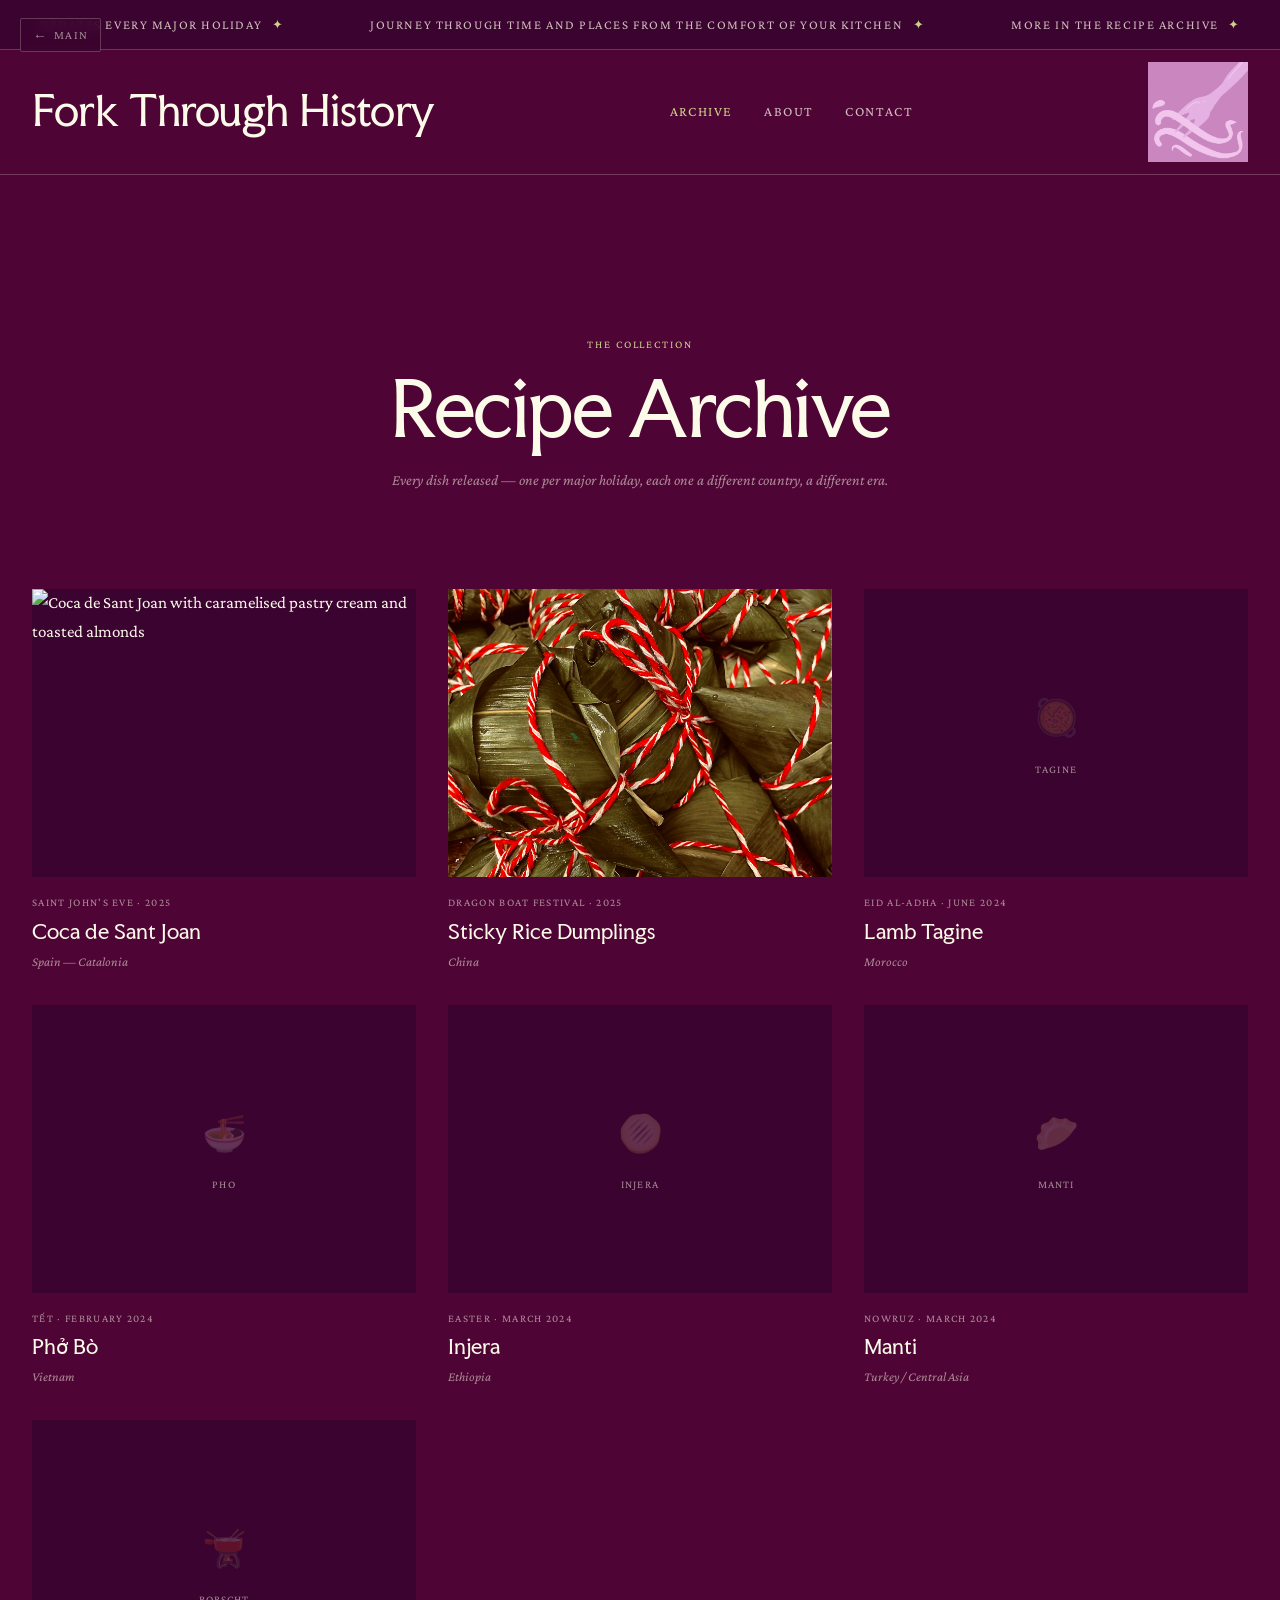
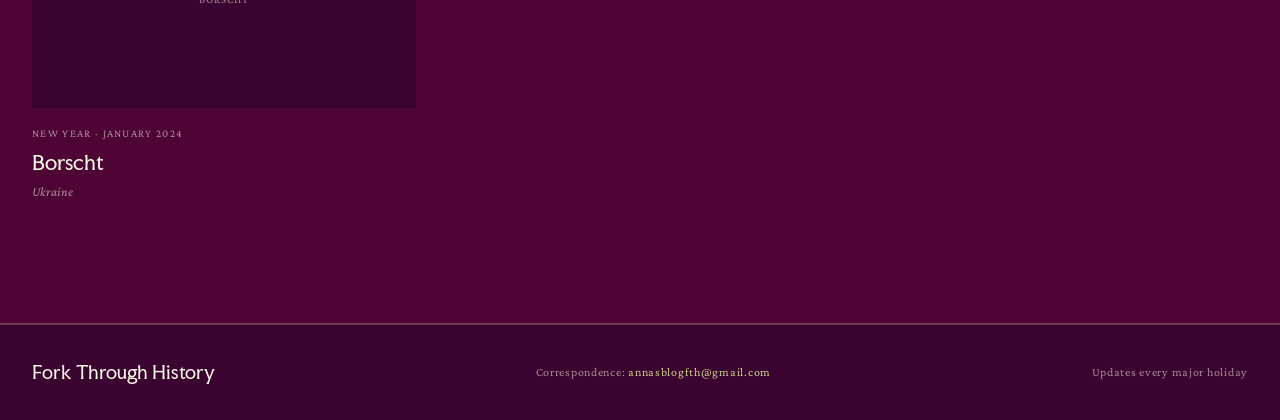
==== pages/archive.html @ d60c54d4 "Update recipe entry from Zongzi to Coca de Sant Joan" ====
<!DOCTYPE html>
<html lang="en">
<head>
  <meta charset="UTF-8">
  <meta name="viewport" content="width=device-width, initial-scale=1.0">
  <title>Recipe Archive — Fork Through History</title>
  <meta name="description" content="All recipes in the Fork Through History archive.">
  <link rel="icon" type="image/jpeg" href="../images/logo.jpg">
  <link rel="stylesheet" href="../css/style.css">
</head>
<body>

<div id="page-transition" class="page-transition-overlay"></div>

<!-- Back to Main -->
<a href="../index.html" class="back-to-main" data-nav>
  <span class="arrow">←</span> Main
</a>

<!-- Ticker Strip -->
<div class="ticker-wrap">
  <div class="ticker-inner">
    <span class="ticker-item">Updates every major holiday <span class="dot">✦</span></span>
    <span class="ticker-item">Journey through time and places from the comfort of your kitchen <span class="dot">✦</span></span>
    <span class="ticker-item">More in the Recipe Archive <span class="dot">✦</span></span>
    <span class="ticker-item">Updates every major holiday <span class="dot">✦</span></span>
    <span class="ticker-item">Journey through time and places from the comfort of your kitchen <span class="dot">✦</span></span>
    <span class="ticker-item">More in the Recipe Archive <span class="dot">✦</span></span>
  </div>
</div>

<!-- Site Header -->
<header class="site-header">
  <div class="site-title">
    <a href="../index.html" data-nav>Fork Through History</a>
  </div>
  <nav class="site-nav">
    <a href="archive.html" data-nav style="color: var(--accent);">Archive</a>
    <a href="../index.html#about" data-nav>About</a>
    <a href="mailto:annasblogfth@gmail.com">Contact</a>
  </nav>
  <img src="../images/logo.jpg" alt="Fork Through History Logo" class="site-logo" onerror="this.style.display='none'">
</header>

<hr class="divider">

<!-- Archive Header -->
<div class="archive-header">
  <span class="eyebrow" style="font-size: 11px; letter-spacing: 0.18em; text-transform: uppercase; color: var(--accent); display: block; margin-bottom: 12px;">The Collection</span>
  <h1>Recipe Archive</h1>
  <p>Every dish released — one per major holiday, each one a different country, a different era.</p>
</div>

<!-- Archive Grid -->
<div class="archive-grid">

  <!-- Recipe 1: Coca de Sant Joan -->
  <a href="recipe-coca.html" class="recipe-card" data-nav>
    <div class="card-img-wrap">
      <div class="postage-stamp" style="height:100%;">
        <div class="stamp-img-wrap" style="height:100%;">
          <img src="../images/coca-hero.jpg" alt="Coca de Sant Joan with caramelised pastry cream and toasted almonds" style="width:100%; height:100%; object-fit:cover; display:block;">
        </div>
      </div>
    </div>
    <p class="card-date">Saint John's Eve · 2025</p>
    <h3 class="card-title">Coca de Sant Joan</h3>
    <p class="card-origin" style="font-style: italic;">Spain — Catalonia</p>
  </a>

  <!-- Recipe 2: Zongzi -->
  <a href="recipe-zongzi.html" class="recipe-card" data-nav>
    <div class="card-img-wrap">
      <div class="postage-stamp" style="height:100%;">
        <div class="stamp-img-wrap" style="height:100%;">
          <img src="../images/zongzi-wrapped.jpg" alt="Freshly wrapped Zongzi" style="width:100%; height:100%; object-fit:cover; display:block;">
        </div>
      </div>
    </div>
    <p class="card-date">Dragon Boat Festival · 2025</p>
    <h3 class="card-title">Sticky Rice Dumplings</h3>
    <p class="card-origin" style="font-style: italic;">China</p>
  </a>

  <!-- Recipe 2 -->
  <a href="#" class="recipe-card">
    <div class="card-img-wrap">
      <div class="postage-stamp" style="height:100%;">
        <div class="stamp-img-wrap" style="height:100%;">
          <div class="img-placeholder">
            <span class="ph-icon" style="font-size:36px; opacity:0.2;">🥘</span>
            <span class="ph-label">Tagine</span>
          </div>
        </div>
      </div>
    </div>
    <p class="card-date">Eid al-Adha · June 2024</p>
    <h3 class="card-title">Lamb Tagine</h3>
    <p class="card-origin" style="font-style: italic;">Morocco</p>
  </a>

  <!-- Recipe 3 -->
  <a href="#" class="recipe-card">
    <div class="card-img-wrap">
      <div class="postage-stamp" style="height:100%;">
        <div class="stamp-img-wrap" style="height:100%;">
          <div class="img-placeholder">
            <span class="ph-icon" style="font-size:36px; opacity:0.2;">🍜</span>
            <span class="ph-label">Pho</span>
          </div>
        </div>
      </div>
    </div>
    <p class="card-date">Tết · February 2024</p>
    <h3 class="card-title">Phở Bò</h3>
    <p class="card-origin" style="font-style: italic;">Vietnam</p>
  </a>

  <!-- Recipe 4 -->
  <a href="#" class="recipe-card">
    <div class="card-img-wrap">
      <div class="postage-stamp" style="height:100%;">
        <div class="stamp-img-wrap" style="height:100%;">
          <div class="img-placeholder">
            <span class="ph-icon" style="font-size:36px; opacity:0.2;">🫓</span>
            <span class="ph-label">Injera</span>
          </div>
        </div>
      </div>
    </div>
    <p class="card-date">Easter · March 2024</p>
    <h3 class="card-title">Injera</h3>
    <p class="card-origin" style="font-style: italic;">Ethiopia</p>
  </a>

  <!-- Recipe 5 -->
  <a href="#" class="recipe-card">
    <div class="card-img-wrap">
      <div class="postage-stamp" style="height:100%;">
        <div class="stamp-img-wrap" style="height:100%;">
          <div class="img-placeholder">
            <span class="ph-icon" style="font-size:36px; opacity:0.2;">🥟</span>
            <span class="ph-label">Manti</span>
          </div>
        </div>
      </div>
    </div>
    <p class="card-date">Nowruz · March 2024</p>
    <h3 class="card-title">Manti</h3>
    <p class="card-origin" style="font-style: italic;">Turkey / Central Asia</p>
  </a>

  <!-- Recipe 6 -->
  <a href="#" class="recipe-card">
    <div class="card-img-wrap">
      <div class="postage-stamp" style="height:100%;">
        <div class="stamp-img-wrap" style="height:100%;">
          <div class="img-placeholder">
            <span class="ph-icon" style="font-size:36px; opacity:0.2;">🫕</span>
            <span class="ph-label">Borscht</span>
          </div>
        </div>
      </div>
    </div>
    <p class="card-date">New Year · January 2024</p>
    <h3 class="card-title">Borscht</h3>
    <p class="card-origin" style="font-style: italic;">Ukraine</p>
  </a>

</div>

<hr class="divider">

<!-- Footer -->
<footer class="site-footer">
  <div class="footer-inner">
    <span class="footer-brand">Fork Through History</span>
    <span class="footer-note">Correspondence: <a href="mailto:annasblogfth@gmail.com">annasblogfth@gmail.com</a></span>
    <span class="footer-note">Updates every major holiday</span>
  </div>
</footer>

<script src="../js/main.js"></script>
</body>
</html>
---- css/style.css ----
/* ===========================
   FORK THROUGH HISTORY
   Global Stylesheet
   =========================== */

@import url('https://fonts.googleapis.com/css2?family=Faculty+Glyphic&family=Crimson+Pro:ital,wght@0,300;0,400;0,600;1,300;1,400&display=swap');

/* ===========================
   CSS VARIABLES
   =========================== */
:root {
  --bg: #4E0535;
  --bg-dark: #3B032F;
  --text: #FCFAE8;
  --accent: #CBD189;
  --text-muted: rgba(252, 250, 232, 0.55);
  --text-dim: rgba(252, 250, 232, 0.75);
  --stamp-color: rgba(252, 250, 232, 0.22);
  --stamp-color-solid: rgba(252, 250, 232, 0.35);

  --font-title: 'Faculty Glyphic', 'Georgia', serif;
  --font-body: 'Crimson Pro', 'Georgia', serif;

  --grid-max: 1280px;
  --gutter: 32px;
  --gutter-md: 20px;
  --gutter-sm: 16px;

  --space-xs: 8px;
  --space-sm: 16px;
  --space-md: 32px;
  --space-lg: 64px;
  --space-xl: 96px;
  --space-2xl: 120px;
}

/* ===========================
   RESET & BASE
   =========================== */
*, *::before, *::after {
  box-sizing: border-box;
  margin: 0;
  padding: 0;
}

html {
  scroll-behavior: smooth;
}

body {
  background-color: var(--bg);
  color: var(--text);
  font-family: var(--font-body);
  font-size: 17px;
  line-height: 1.7;
  -webkit-font-smoothing: antialiased;
  overflow-x: hidden;
}

img {
  display: block;
  max-width: 100%;
}

a {
  color: var(--accent);
  text-decoration: none;
  transition: opacity 0.25s ease;
}

a:hover {
  opacity: 0.82;
}

ul, ol {
  list-style: none;
}

/* ===========================
   TYPOGRAPHY
   =========================== */
h1, h2, h3, h4, h5 {
  font-family: var(--font-title);
  color: var(--text);
  line-height: 1.15;
  font-weight: 400;
}

h1 { font-size: clamp(38px, 6vw, 74px); letter-spacing: -0.02em; }
h2 { font-size: clamp(26px, 3.5vw, 40px); letter-spacing: -0.01em; }
h3 { font-size: clamp(20px, 2.5vw, 28px); }
h4 { font-size: clamp(16px, 2vw, 22px); }

p {
  font-family: var(--font-body);
  font-size: clamp(15px, 1.1vw, 18px);
  line-height: 1.78;
}

.caption {
  font-family: var(--font-body);
  font-size: 12px;
  color: var(--text-muted);
  letter-spacing: 0.08em;
  text-transform: uppercase;
}

/* ===========================
   LAYOUT
   =========================== */
.container {
  max-width: var(--grid-max);
  margin: 0 auto;
  padding: 0 var(--gutter);
}

.section {
  padding: var(--space-2xl) 0;
}

.section-sm {
  padding: var(--space-lg) 0;
}

/* ===========================
   BACK TO MAIN NAV LINK
   =========================== */
.back-to-main {
  position: fixed;
  top: 18px;
  left: 20px;
  z-index: 999;
  display: flex;
  align-items: center;
  gap: 6px;
  font-family: var(--font-body);
  font-size: 12px;
  letter-spacing: 0.1em;
  text-transform: uppercase;
  color: var(--text-muted);
  background: rgba(59, 3, 47, 0.82);
  backdrop-filter: blur(6px);
  padding: 6px 12px;
  border: 1px solid var(--stamp-color);
  border-radius: 2px;
  transition: color 0.25s, border-color 0.25s;
}

.back-to-main:hover {
  color: var(--accent);
  border-color: var(--accent);
  opacity: 1;
}

.back-to-main .arrow {
  font-size: 14px;
  line-height: 1;
}

/* ===========================
   TICKER / MARQUEE STRIP
   =========================== */
.ticker-wrap {
  background: var(--bg-dark);
  border-bottom: 1px solid var(--stamp-color);
  padding: 10px 0;
  overflow: hidden;
  white-space: nowrap;
}

.ticker-inner {
  display: inline-flex;
  animation: ticker-scroll 38s linear infinite;
}

.ticker-inner:hover {
  animation-play-state: paused;
}

.ticker-item {
  font-family: var(--font-body);
  font-size: 13px;
  letter-spacing: 0.12em;
  text-transform: uppercase;
  color: var(--text-dim);
  padding: 0 40px;
}

.ticker-item .dot {
  color: var(--accent);
  margin: 0 6px;
}

@keyframes ticker-scroll {
  from { transform: translateX(0); }
  to   { transform: translateX(-50%); }
}

/* ===========================
   HEADER / HERO
   =========================== */
.site-header {
  padding: 12px var(--gutter);
  display: flex;
  align-items: center;
  justify-content: space-between;
  max-width: var(--grid-max);
  margin: 0 auto;
}

.site-title {
  font-family: var(--font-title);
  font-size: clamp(24px, 3.2vw, 46px);
  color: var(--text);
  letter-spacing: -0.01em;
  line-height: 1;
}

.site-title a {
  color: var(--text);
  transition: color 0.25s;
}

.site-title a:hover {
  color: var(--accent);
  opacity: 1;
}

.site-logo {
  width: clamp(64px, 8vw, 100px);
  height: clamp(64px, 8vw, 100px);
  object-fit: cover;
  flex-shrink: 0;
}

/* ===========================
   NAV
   =========================== */
.site-nav {
  display: flex;
  gap: var(--space-md);
  align-items: center;
}

.site-nav a {
  font-family: var(--font-body);
  font-size: 14px;
  letter-spacing: 0.1em;
  text-transform: uppercase;
  color: var(--text-dim);
  position: relative;
  transition: color 0.25s;
}

.site-nav a::after {
  content: '';
  position: absolute;
  bottom: -3px;
  left: 0;
  width: 0;
  height: 1px;
  background: var(--accent);
  transition: width 0.3s ease;
}

.site-nav a:hover {
  color: var(--accent);
  opacity: 1;
}

.site-nav a:hover::after {
  width: 100%;
}

/* ===========================
   STAMP FRAME
   =========================== */
.stamp-frame {
  position: relative;
  display: inline-block;
}

.stamp-frame img {
  display: block;
  width: 100%;
  height: 100%;
  object-fit: cover;
}

.stamp-frame::before {
  content: '';
  position: absolute;
  inset: -10px;
  z-index: 2;
  pointer-events: none;
  border-radius: 2px;
  /* Perforated stamp edge using repeating radial gradients */
  background:
    radial-gradient(circle at 0% 0%, transparent 6px, transparent 6px) -6px -6px / 14px 14px,
    radial-gradient(circle at 100% 0%, transparent 6px, transparent 6px) 6px -6px / 14px 14px,
    radial-gradient(circle at 0% 100%, transparent 6px, transparent 6px) -6px 6px / 14px 14px,
    radial-gradient(circle at 100% 100%, transparent 6px, transparent 6px) 6px 6px / 14px 14px;
}

/* Stamp via SVG filter approach — dotted border */
.stamp-wrapper {
  position: relative;
  padding: 12px;
}

.stamp-wrapper::after {
  content: '';
  position: absolute;
  inset: 0;
  border: none;
  z-index: 3;
  pointer-events: none;
  background-image: none;
  /* Dotted / perforated using box-shadow trick */
  outline: none;
}

/* Pure CSS stamp border with pseudo-elements generating dot patterns */
.stamp-border {
  position: relative;
  display: block;
}

.stamp-border::before,
.stamp-border::after {
  content: '';
  position: absolute;
  pointer-events: none;
  z-index: 5;
}

/* Using SVG-based stamp wrapper for perforated edge */
.postage-stamp {
  position: relative;
  display: inline-block;
  width: 100%;
}

.postage-stamp .stamp-img-wrap {
  position: relative;
  overflow: hidden;
}

.postage-stamp .stamp-img-wrap img {
  width: 100%;
  height: 100%;
  object-fit: cover;
  display: block;
}

/* Stamp perforation SVG overlay */
.stamp-perf {
  position: absolute;
  inset: 0;
  pointer-events: none;
  z-index: 10;
  width: 100%;
  height: 100%;
}

/* ===========================
   PARALLAX IMAGE CONTAINER
   =========================== */
.parallax-wrap {
  overflow: hidden;
  position: relative;
}

.parallax-img {
  width: 100%;
  height: 120%;
  object-fit: cover;
  will-change: transform;
  transform: translateY(0px);
  transition: transform 0.05s linear;
}

/* ===========================
   HERO SECTION
   =========================== */
.hero {
  padding: var(--space-xl) 0 var(--space-lg);
}

.hero-intro {
  max-width: 680px;
  margin: 0 auto var(--space-xl);
  text-align: center;
  padding: 0 var(--gutter);
}

.hero-intro .eyebrow {
  font-size: 11px;
  letter-spacing: 0.2em;
  text-transform: uppercase;
  color: var(--accent);
  margin-bottom: var(--space-sm);
  display: block;
}

.hero-intro h2 {
  font-size: clamp(16px, 1.5vw, 19px);
  font-family: var(--font-body);
  font-weight: 300;
  font-style: italic;
  color: var(--text-dim);
  line-height: 1.85;
  margin-top: var(--space-sm);
}

/* ===========================
   FEATURED RECIPE (Latest)
   =========================== */
.featured-recipe {
  display: grid;
  grid-template-columns: 40fr 60fr;
  gap: 0;
  min-height: 520px;
  max-width: var(--grid-max);
  margin: 0 auto;
  padding: 0 var(--gutter);
}

.featured-recipe .recipe-img-col {
  position: relative;
  overflow: hidden;
}

.featured-recipe .recipe-text-col {
  padding: var(--space-xl) var(--space-xl) var(--space-xl) var(--space-lg);
  display: flex;
  flex-direction: column;
  justify-content: center;
  background: var(--bg-dark);
}

.featured-recipe .recipe-label {
  font-size: 11px;
  letter-spacing: 0.18em;
  text-transform: uppercase;
  color: var(--accent);
  margin-bottom: var(--space-sm);
}

.featured-recipe h2 {
  margin-bottom: var(--space-sm);
}

.featured-recipe .recipe-origin {
  font-size: 13px;
  letter-spacing: 0.12em;
  text-transform: uppercase;
  color: var(--text-muted);
  margin-bottom: var(--space-md);
}

.featured-recipe .recipe-excerpt {
  color: var(--text-dim);
  font-style: italic;
  margin-bottom: var(--space-md);
  font-size: clamp(15px, 1.1vw, 17px);
  line-height: 1.8;
  /* Fade out at the bottom */
  -webkit-mask-image: linear-gradient(to bottom, black 55%, transparent 100%);
  mask-image: linear-gradient(to bottom, black 55%, transparent 100%);
  max-height: 160px;
  overflow: hidden;
}

.btn-link {
  display: inline-flex;
  align-items: center;
  gap: 8px;
  font-family: var(--font-body);
  font-size: 14px;
  letter-spacing: 0.1em;
  text-transform: uppercase;
  color: var(--accent);
  border: 1px solid var(--accent);
  padding: 10px 24px;
  transition: background 0.25s, color 0.25s;
  align-self: flex-start;
}

.btn-link:hover {
  background: var(--accent);
  color: var(--bg);
  opacity: 1;
}

.btn-link .arrow {
  transition: transform 0.25s;
}

.btn-link:hover .arrow {
  transform: translateX(4px);
}

/* ===========================
   MORE RECIPES GRID
   =========================== */
.recipes-grid-section {
  padding: var(--space-2xl) 0;
}

.recipes-grid-section .section-header {
  display: flex;
  align-items: baseline;
  justify-content: space-between;
  margin-bottom: var(--space-lg);
  padding: 0 var(--gutter);
  max-width: var(--grid-max);
  margin-left: auto;
  margin-right: auto;
}

.recipes-grid-section .section-header h2 {
  font-size: clamp(20px, 2.5vw, 30px);
}

.recipes-grid-section .see-all {
  font-size: 12px;
  letter-spacing: 0.12em;
  text-transform: uppercase;
}

.recipes-grid {
  display: grid;
  grid-template-columns: repeat(3, 1fr);
  gap: var(--gutter);
  max-width: var(--grid-max);
  margin: 0 auto;
  padding: 0 var(--gutter);
}

.recipe-card {
  display: block;
  cursor: pointer;
  transition: transform 0.3s ease;
  color: var(--text);
}

.recipe-card:hover {
  transform: translateY(-4px);
  opacity: 1;
}

.recipe-card .card-img-wrap {
  width: 100%;
  aspect-ratio: 4/3;
  overflow: hidden;
  margin-bottom: var(--space-sm);
  position: relative;
  background: var(--bg-dark);
}

.recipe-card .card-img-wrap img {
  width: 100%;
  height: 100%;
  object-fit: cover;
  transition: transform 0.5s ease;
}

.recipe-card:hover .card-img-wrap img {
  transform: scale(1.04);
}

.recipe-card .card-date {
  font-size: 11px;
  letter-spacing: 0.12em;
  text-transform: uppercase;
  color: var(--text-muted);
  margin-bottom: 6px;
}

.recipe-card .card-title {
  font-family: var(--font-title);
  font-size: clamp(16px, 1.6vw, 22px);
  margin-bottom: 6px;
  line-height: 1.2;
}

.recipe-card .card-origin {
  font-size: 13px;
  color: var(--text-muted);
  font-style: italic;
}

/* ===========================
   ABOUT SECTION
   =========================== */
.about-section {
  padding: var(--space-2xl) 0;
  background: var(--bg-dark);
}

.about-inner {
  max-width: var(--grid-max);
  margin: 0 auto;
  padding: 0 var(--gutter);
  display: grid;
  grid-template-columns: 1fr 1fr;
  gap: var(--space-xl);
  align-items: center;
}

.about-text .eyebrow {
  font-size: 11px;
  letter-spacing: 0.18em;
  text-transform: uppercase;
  color: var(--accent);
  margin-bottom: var(--space-sm);
  display: block;
}

.about-text h2 {
  margin-bottom: var(--space-md);
}

.about-text p {
  color: var(--text-dim);
  margin-bottom: var(--space-sm);
}

.about-text p + p {
  margin-top: var(--space-xs);
}

.about-author {
  text-align: center;
}

.author-photo-wrap {
  width: 220px;
  height: 220px;
  margin: 0 auto var(--space-md);
  border-radius: 50%;
  overflow: hidden;
  background: var(--bg);
  display: flex;
  align-items: center;
  justify-content: center;
  border: 2px solid var(--stamp-color-solid);
}

.author-photo-wrap img {
  width: 100%;
  height: 100%;
  object-fit: cover;
}

.author-name {
  font-family: var(--font-title);
  font-size: 22px;
  margin-bottom: var(--space-xs);
}

.author-tagline {
  font-size: 14px;
  font-style: italic;
  color: var(--text-muted);
}

/* ===========================
   CONTACT SECTION
   =========================== */
.contact-section {
  padding: var(--space-xl) 0;
  text-align: center;
}

.contact-inner {
  max-width: 600px;
  margin: 0 auto;
  padding: 0 var(--gutter);
}

.contact-inner h2 {
  margin-bottom: var(--space-sm);
}

.contact-inner p {
  color: var(--text-dim);
  margin-bottom: var(--space-md);
}

.contact-email {
  display: inline-flex;
  align-items: center;
  gap: 10px;
  font-family: var(--font-body);
  font-size: 16px;
  letter-spacing: 0.05em;
  color: var(--accent);
  border-bottom: 1px solid currentColor;
  padding-bottom: 2px;
  transition: opacity 0.25s;
}

/* ===========================
   FOOTER
   =========================== */
.site-footer {
  background: var(--bg-dark);
  border-top: 1px solid var(--stamp-color);
  padding: var(--space-md) 0;
}

.footer-inner {
  max-width: var(--grid-max);
  margin: 0 auto;
  padding: 0 var(--gutter);
  display: flex;
  align-items: center;
  justify-content: space-between;
}

.footer-inner .footer-brand {
  font-family: var(--font-title);
  font-size: 18px;
}

.footer-inner .footer-note {
  font-size: 12px;
  color: var(--text-muted);
  letter-spacing: 0.06em;
}

/* ===========================
   ARCHIVE PAGE
   =========================== */
.archive-header {
  padding: calc(var(--space-2xl) + 40px) 0 var(--space-xl);
  text-align: center;
}

.archive-header h1 {
  margin-bottom: var(--space-sm);
}

.archive-header p {
  font-style: italic;
  color: var(--text-muted);
}

.archive-grid {
  display: grid;
  grid-template-columns: repeat(3, 1fr);
  gap: var(--gutter) var(--gutter);
  max-width: var(--grid-max);
  margin: 0 auto;
  padding: 0 var(--gutter) var(--space-2xl);
}

/* ===========================
   FULL RECIPE PAGE
   =========================== */
.recipe-page {
  padding-top: 60px;
}

.recipe-hero {
  display: grid;
  grid-template-columns: 40fr 60fr;
  gap: 0;
  min-height: 580px;
  max-width: var(--grid-max);
  margin: 0 auto;
  padding: var(--space-lg) var(--gutter) 0;
}

.recipe-hero .rh-img-col {
  position: relative;
  overflow: hidden;
}

.recipe-hero .rh-text-col {
  padding: var(--space-md) 0 var(--space-md) var(--space-xl);
  display: flex;
  flex-direction: column;
  justify-content: flex-start;
}

.recipe-meta-row {
  display: flex;
  flex-wrap: wrap;
  gap: var(--space-sm);
  align-items: center;
  margin-bottom: var(--space-md);
}

.recipe-tag {
  font-size: 11px;
  letter-spacing: 0.14em;
  text-transform: uppercase;
  color: var(--text-muted);
  border: 1px solid var(--stamp-color-solid);
  padding: 4px 10px;
}

.recipe-title-main {
  font-size: clamp(32px, 5vw, 64px);
  margin-bottom: var(--space-xs);
}

.recipe-subtitle {
  font-size: clamp(14px, 1.4vw, 17px);
  color: var(--text-muted);
  font-style: italic;
  margin-bottom: var(--space-md);
}

.recipe-serving {
  font-size: 13px;
  color: var(--accent);
  letter-spacing: 0.1em;
  text-transform: uppercase;
}

.recipe-flavor-desc {
  margin-top: var(--space-md);
  padding: var(--space-md);
  background: rgba(59, 3, 47, 0.5);
  border-left: 2px solid var(--accent);
}

.recipe-flavor-desc h4 {
  font-family: var(--font-body);
  font-size: 11px;
  letter-spacing: 0.14em;
  text-transform: uppercase;
  color: var(--accent);
  margin-bottom: var(--space-xs);
}

.recipe-flavor-desc p {
  font-style: italic;
  color: var(--text-dim);
  font-size: 15px;
}

/* Recipe content body */
.recipe-body {
  max-width: var(--grid-max);
  margin: 0 auto;
  padding: var(--space-xl) var(--gutter);
  display: grid;
  grid-template-columns: 1fr 1fr;
  gap: var(--space-xl);
}

.recipe-body-full {
  grid-column: 1 / -1;
}

.recipe-section-label {
  font-size: 10px;
  letter-spacing: 0.22em;
  text-transform: uppercase;
  color: var(--accent);
  display: block;
  margin-bottom: var(--space-sm);
  border-bottom: 1px solid var(--stamp-color);
  padding-bottom: var(--space-xs);
}

.recipe-body h3 {
  font-size: clamp(20px, 2vw, 26px);
  margin-bottom: var(--space-md);
}

.recipe-body p {
  color: var(--text-dim);
  margin-bottom: var(--space-sm);
}

/* Ingredients with checkboxes */
.ingredients-list {
  list-style: none;
}

.ingredients-list li {
  display: flex;
  align-items: flex-start;
  gap: 12px;
  padding: 10px 0;
  border-bottom: 1px solid var(--stamp-color);
  color: var(--text-dim);
  font-size: 15px;
}

.ingredients-list li:last-child {
  border-bottom: none;
}

.ingredient-check {
  width: 18px;
  height: 18px;
  border: 1px solid var(--stamp-color-solid);
  flex-shrink: 0;
  margin-top: 3px;
  cursor: pointer;
  appearance: none;
  -webkit-appearance: none;
  background: transparent;
  position: relative;
  transition: border-color 0.2s;
}

.ingredient-check:checked {
  border-color: var(--accent);
  background: transparent;
}

.ingredient-check:checked::after {
  content: '✓';
  position: absolute;
  top: 50%;
  left: 50%;
  transform: translate(-50%, -50%);
  color: var(--accent);
  font-size: 11px;
  line-height: 1;
}

.ingredient-check:hover {
  border-color: var(--accent);
}

.ingredients-list li.checked {
  text-decoration: line-through;
  color: var(--text-muted);
}

/* Steps with numbered list */
.steps-list {
  list-style: none;
  counter-reset: step-counter;
}

.steps-list li {
  counter-increment: step-counter;
  display: flex;
  gap: var(--space-md);
  padding: var(--space-md) 0;
  border-bottom: 1px solid var(--stamp-color);
  color: var(--text-dim);
  font-size: 16px;
  line-height: 1.75;
}

.steps-list li:last-child {
  border-bottom: none;
}

.steps-list li::before {
  content: counter(step-counter, decimal-leading-zero);
  font-family: var(--font-title);
  font-size: 26px;
  color: var(--accent);
  opacity: 0.6;
  flex-shrink: 0;
  line-height: 1;
  padding-top: 2px;
  min-width: 36px;
}

/* Storage box */
.storage-box {
  background: var(--bg-dark);
  padding: var(--space-md);
  border: 1px solid var(--stamp-color);
}

.storage-box h4 {
  font-family: var(--font-body);
  font-size: 11px;
  letter-spacing: 0.14em;
  text-transform: uppercase;
  color: var(--accent);
  margin-bottom: var(--space-sm);
}

.storage-box p {
  color: var(--text-dim);
  font-size: 15px;
}

/* ===========================
   PAGE TRANSITION
   =========================== */
.page-transition-overlay {
  position: fixed;
  inset: 0;
  background: var(--bg-dark);
  z-index: 9999;
  pointer-events: none;
  opacity: 0;
  transition: opacity 0.35s ease;
}

.page-transition-overlay.active {
  opacity: 1;
}

/* ===========================
   LINK HOVER GLOW EFFECT
   =========================== */
.glow-link {
  position: relative;
  color: var(--accent);
  transition: color 0.25s;
}

.glow-link::before {
  content: '';
  position: absolute;
  inset: -4px -8px;
  background: radial-gradient(ellipse at center, rgba(203, 209, 137, 0.12) 0%, transparent 70%);
  opacity: 0;
  transition: opacity 0.3s ease;
  pointer-events: none;
}

.glow-link:hover::before {
  opacity: 1;
}

/* ===========================
   DIVIDER
   =========================== */
.divider {
  border: none;
  border-top: 1px solid var(--stamp-color);
  margin: 0;
}

/* ===========================
   PLACEHOLDER / EMPTY STATE
   =========================== */
.img-placeholder {
  width: 100%;
  height: 100%;
  background: var(--bg-dark);
  display: flex;
  align-items: center;
  justify-content: center;
  flex-direction: column;
  gap: 10px;
}

.img-placeholder .ph-icon {
  font-size: 40px;
  opacity: 0.25;
}

.img-placeholder .ph-label {
  font-size: 11px;
  letter-spacing: 0.1em;
  text-transform: uppercase;
  color: var(--text-muted);
}

/* ===========================
   RESPONSIVE
   =========================== */
@media (max-width: 900px) {
  .featured-recipe {
    grid-template-columns: 1fr;
  }
  .featured-recipe .recipe-img-col {
    height: 320px;
  }
  .featured-recipe .recipe-text-col {
    padding: var(--space-md);
  }
  .recipes-grid {
    grid-template-columns: 1fr 1fr;
  }
  .about-inner {
    grid-template-columns: 1fr;
    gap: var(--space-lg);
  }
  .about-author {
    order: -1;
  }
  .recipe-hero {
    grid-template-columns: 1fr;
  }
  .recipe-hero .rh-img-col {
    height: 360px;
  }
  .recipe-hero .rh-text-col {
    padding: var(--space-md) 0;
  }
  .recipe-body {
    grid-template-columns: 1fr;
  }
  .archive-grid {
    grid-template-columns: 1fr 1fr;
  }
}

@media (max-width: 600px) {
  :root {
    --gutter: var(--gutter-sm);
  }
  .recipes-grid {
    grid-template-columns: 1fr;
  }
  .archive-grid {
    grid-template-columns: 1fr;
  }
  .footer-inner {
    flex-direction: column;
    gap: var(--space-xs);
    text-align: center;
  }
  .site-header {
    padding: 14px var(--gutter-sm);
  }
  .back-to-main {
    top: 12px;
    left: 12px;
  }
}

@media (prefers-reduced-motion: reduce) {
  .ticker-inner {
    animation: none;
  }
  .parallax-img {
    transform: none !important;
  }
  * {
    transition-duration: 0.01ms !important;
    animation-duration: 0.01ms !important;
  }
}
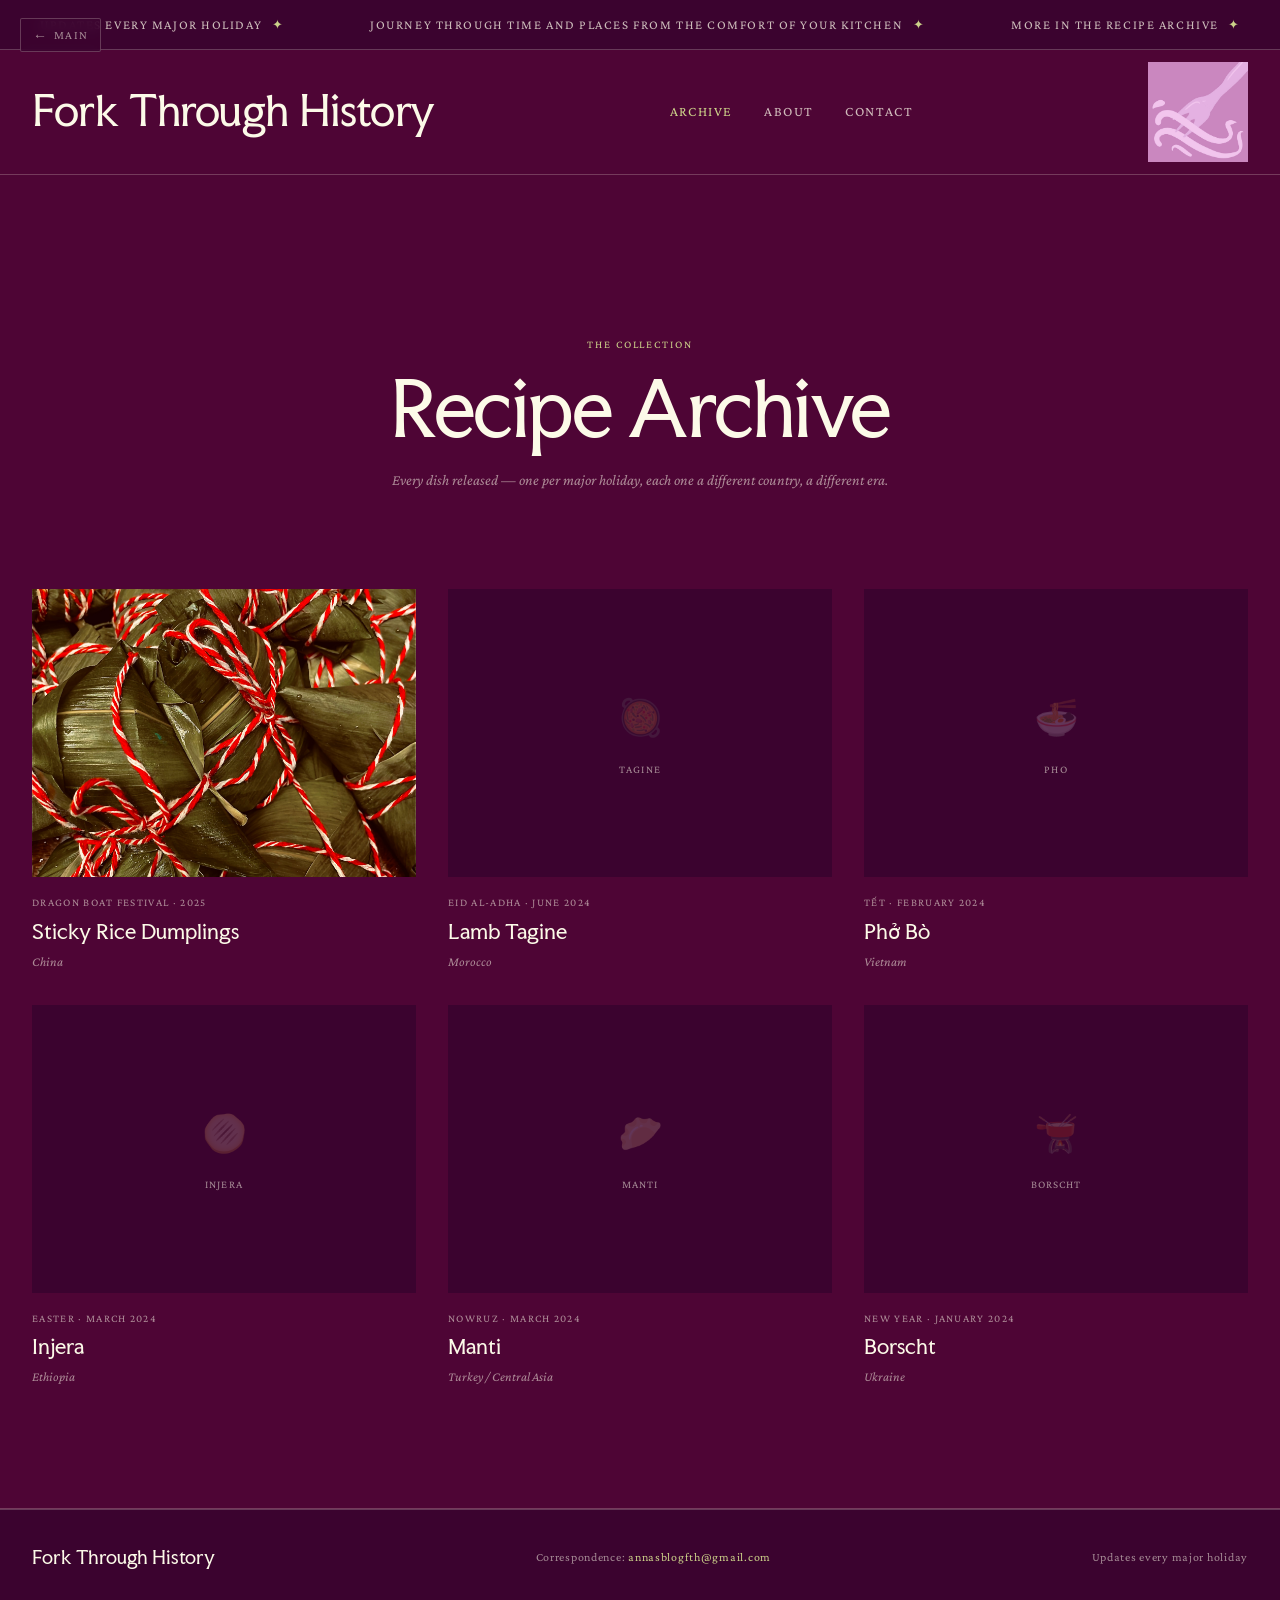
==== commit a5532d21: "Retry update of P2 Removed the Coca de Sant Joan recipe and updated the Zongzi recipe header." ====
--- a/pages/archive.html
+++ b/pages/archive.html
@@ -54,21 +54,7 @@
 <!-- Archive Grid -->
 <div class="archive-grid">
 
-  <!-- Recipe 1: Coca de Sant Joan -->
-  <a href="recipe-coca.html" class="recipe-card" data-nav>
-    <div class="card-img-wrap">
-      <div class="postage-stamp" style="height:100%;">
-        <div class="stamp-img-wrap" style="height:100%;">
-          <img src="../images/coca-hero.jpg" alt="Coca de Sant Joan with caramelised pastry cream and toasted almonds" style="width:100%; height:100%; object-fit:cover; display:block;">
-        </div>
-      </div>
-    </div>
-    <p class="card-date">Saint John's Eve · 2025</p>
-    <h3 class="card-title">Coca de Sant Joan</h3>
-    <p class="card-origin" style="font-style: italic;">Spain — Catalonia</p>
-  </a>
-
-  <!-- Recipe 2: Zongzi -->
+  <!-- Recipe 1: Zongzi -->
   <a href="recipe-zongzi.html" class="recipe-card" data-nav>
     <div class="card-img-wrap">
       <div class="postage-stamp" style="height:100%;">
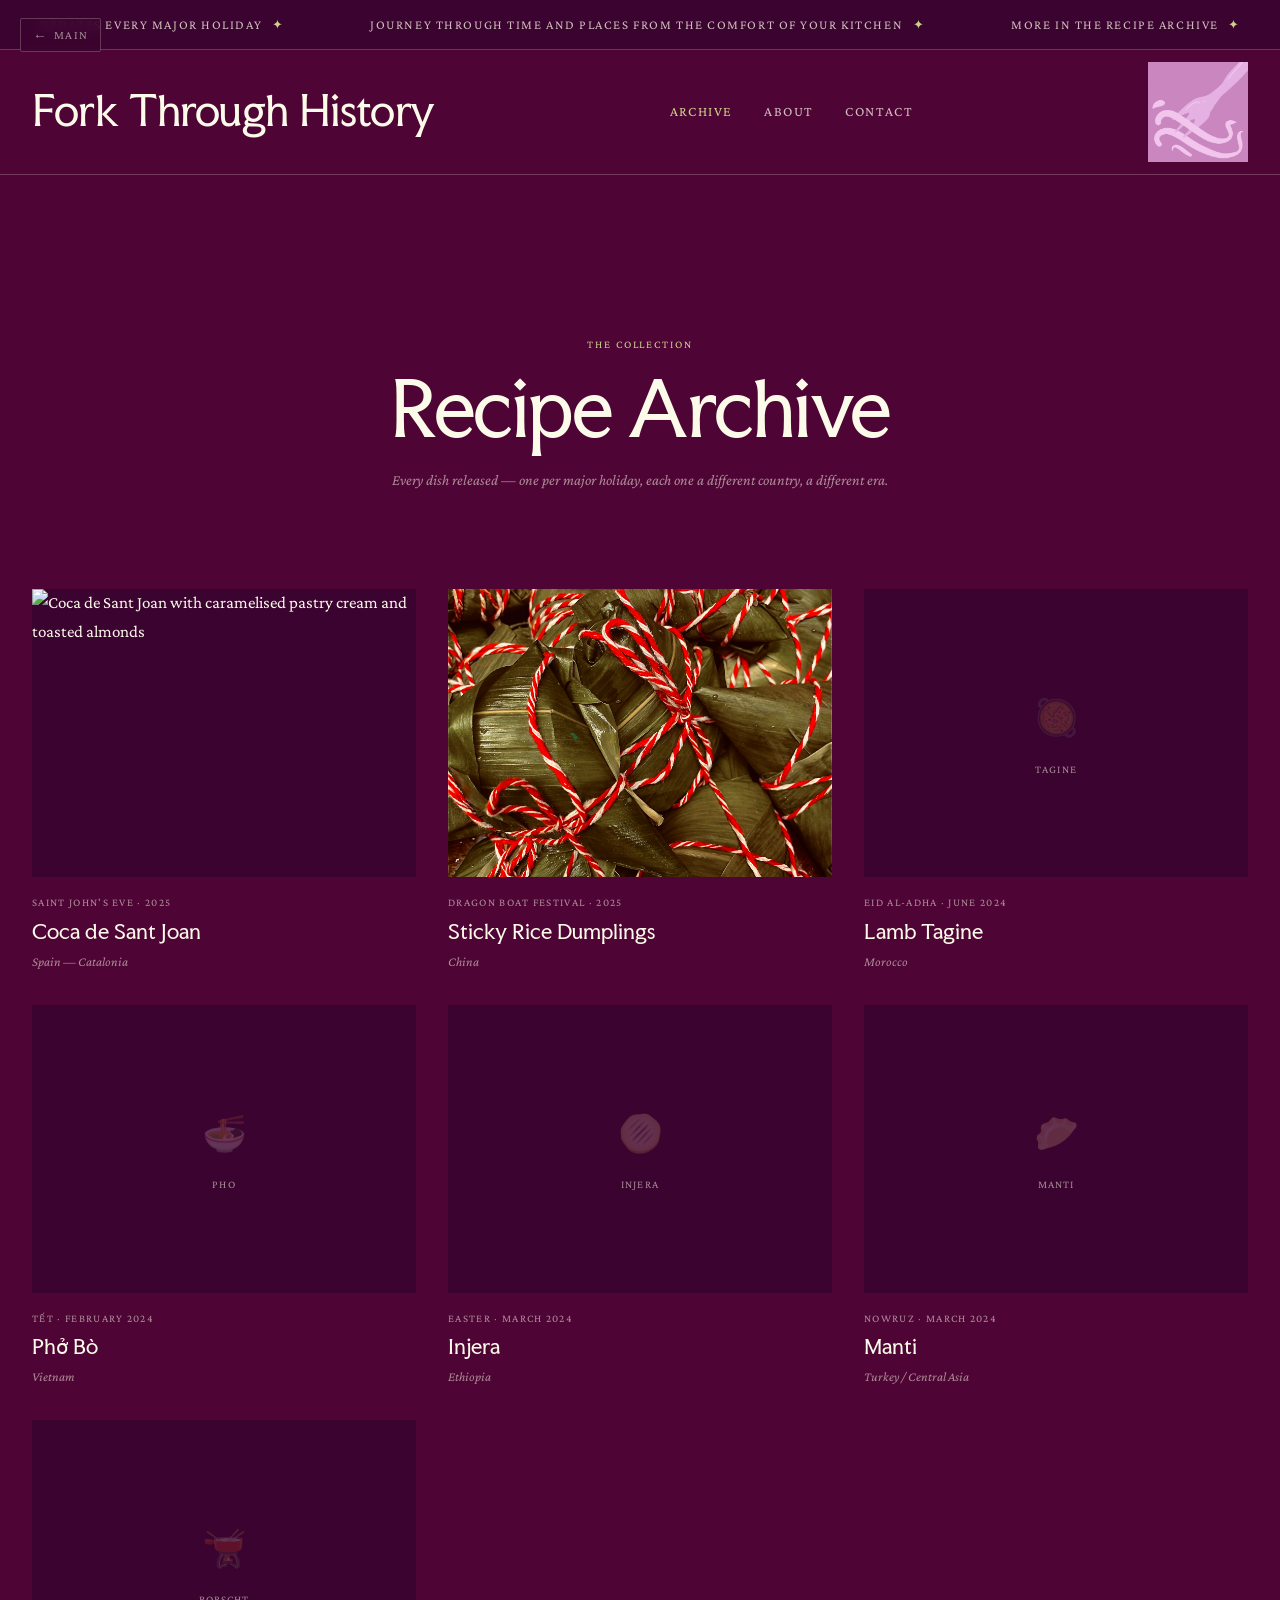
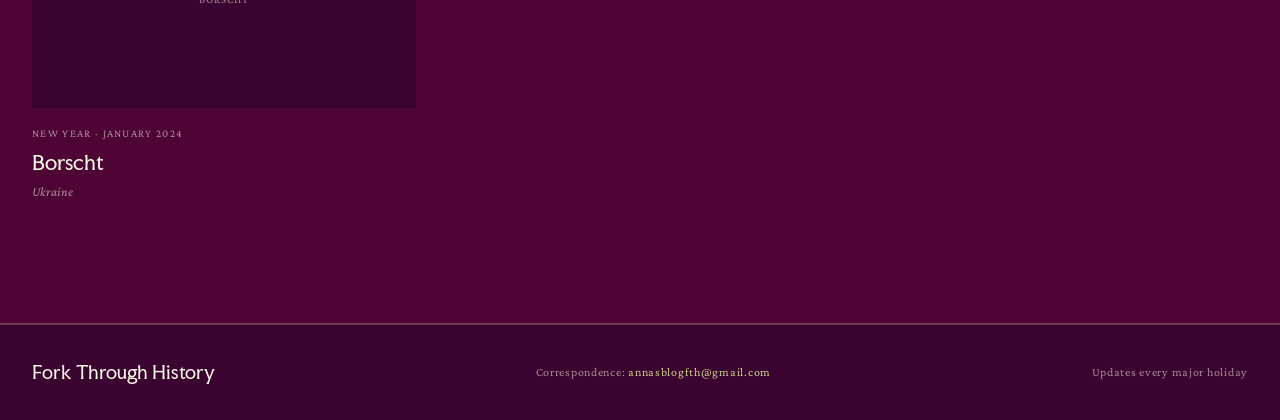
==== commit a709d56c: "Update recipe details in archive.html" ====
--- a/pages/archive.html
+++ b/pages/archive.html
@@ -54,7 +54,21 @@
 <!-- Archive Grid -->
 <div class="archive-grid">
 
-  <!-- Recipe 1: Zongzi -->
+  <!-- Recipe 1: Coca de Sant Joan -->
+  <a href="recipe-coca.html" class="recipe-card" data-nav>
+    <div class="card-img-wrap">
+      <div class="postage-stamp" style="height:100%;">
+        <div class="stamp-img-wrap" style="height:100%;">
+          <img src="../images/coca-hero.jpg" alt="Coca de Sant Joan with caramelised pastry cream and toasted almonds" style="width:100%; height:100%; object-fit:cover; display:block;">
+        </div>
+      </div>
+    </div>
+    <p class="card-date">Saint John's Eve · 2025</p>
+    <h3 class="card-title">Coca de Sant Joan</h3>
+    <p class="card-origin" style="font-style: italic;">Spain — Catalonia</p>
+  </a>
+
+  <!-- Recipe 2: Zongzi -->
   <a href="recipe-zongzi.html" class="recipe-card" data-nav>
     <div class="card-img-wrap">
       <div class="postage-stamp" style="height:100%;">
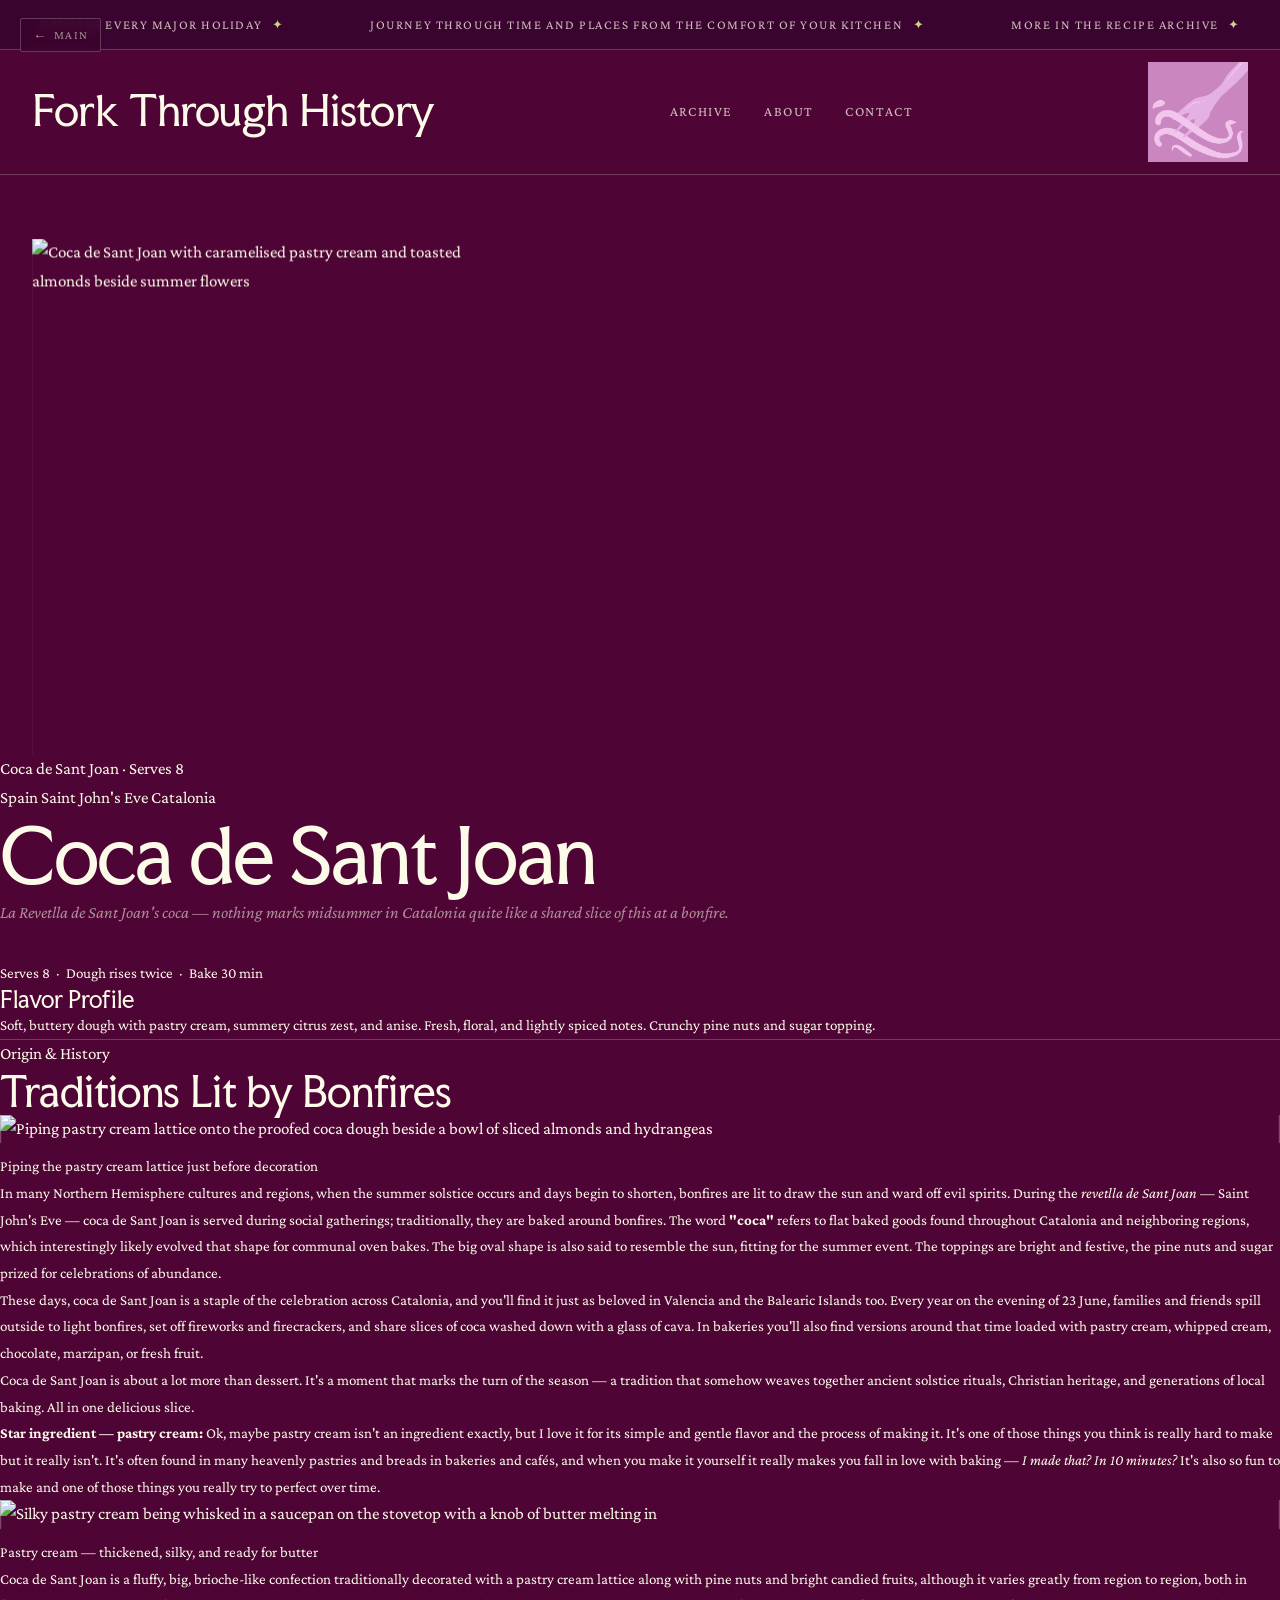
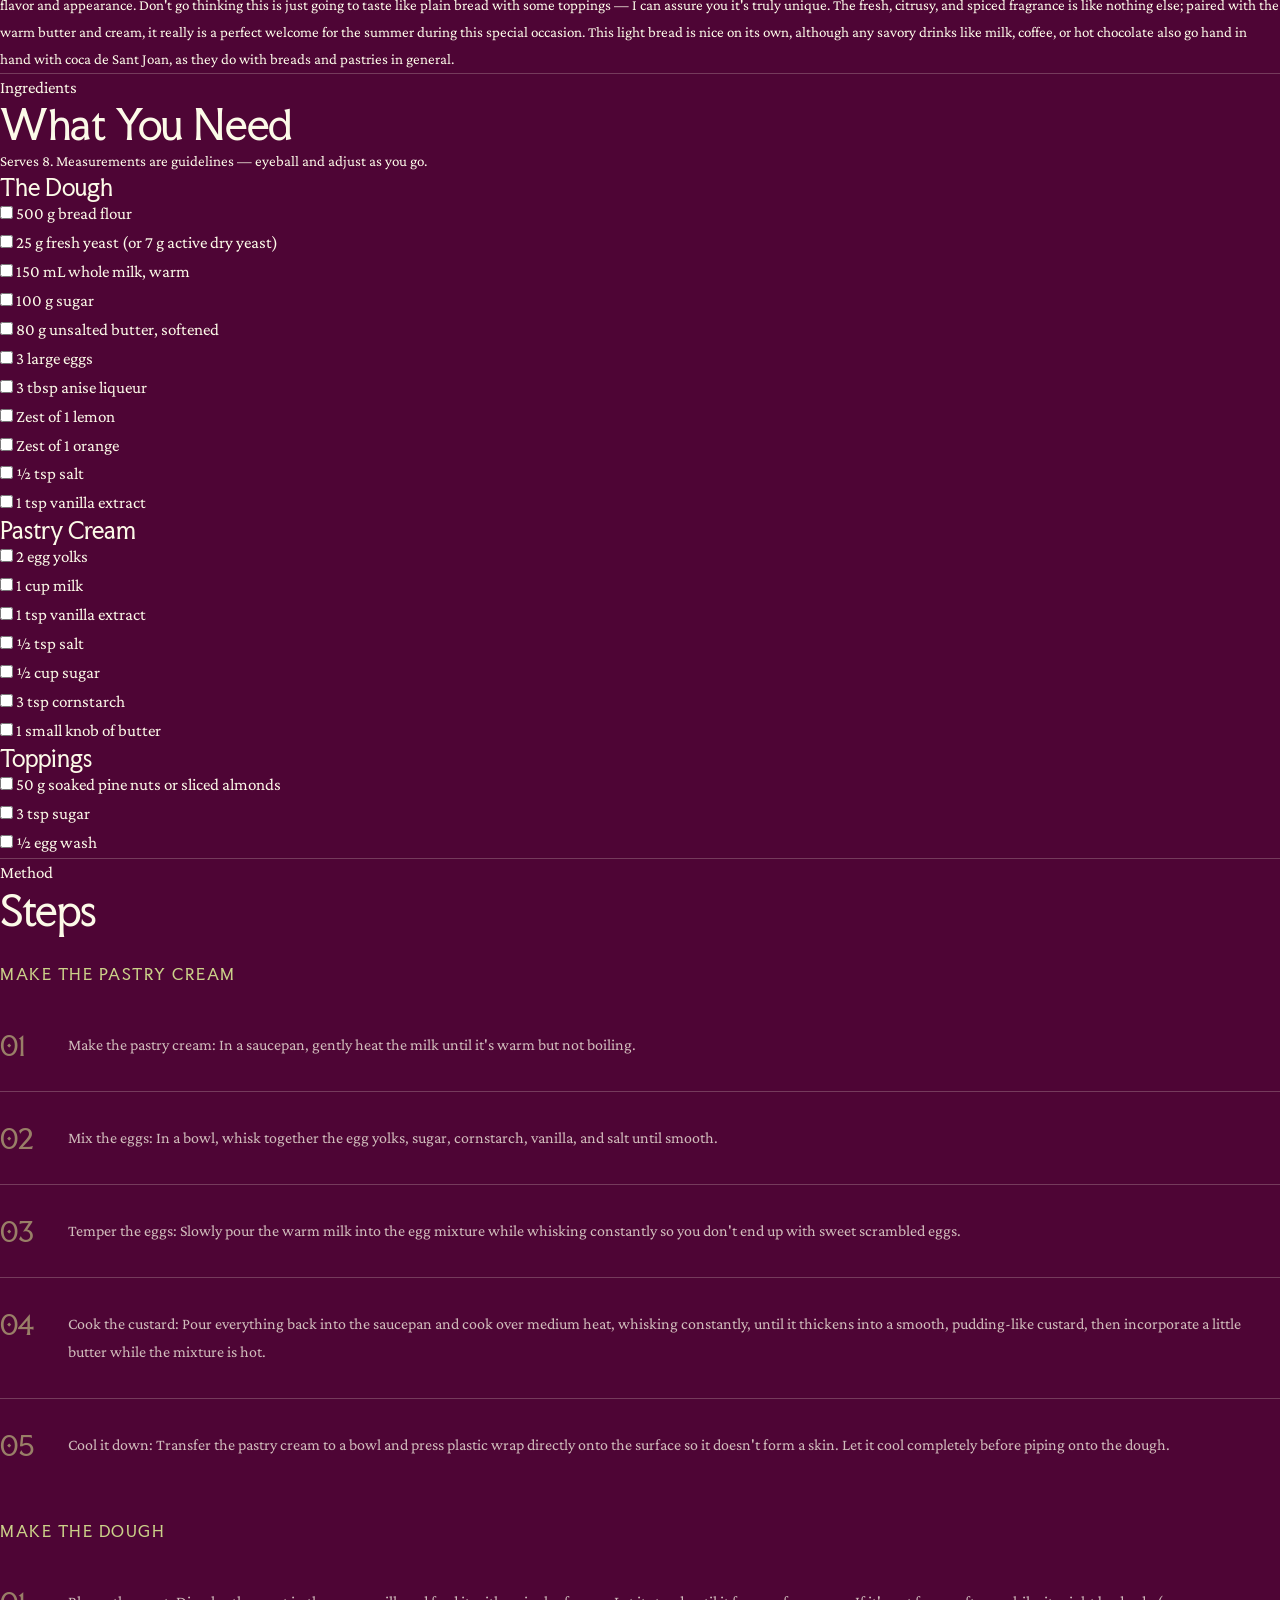
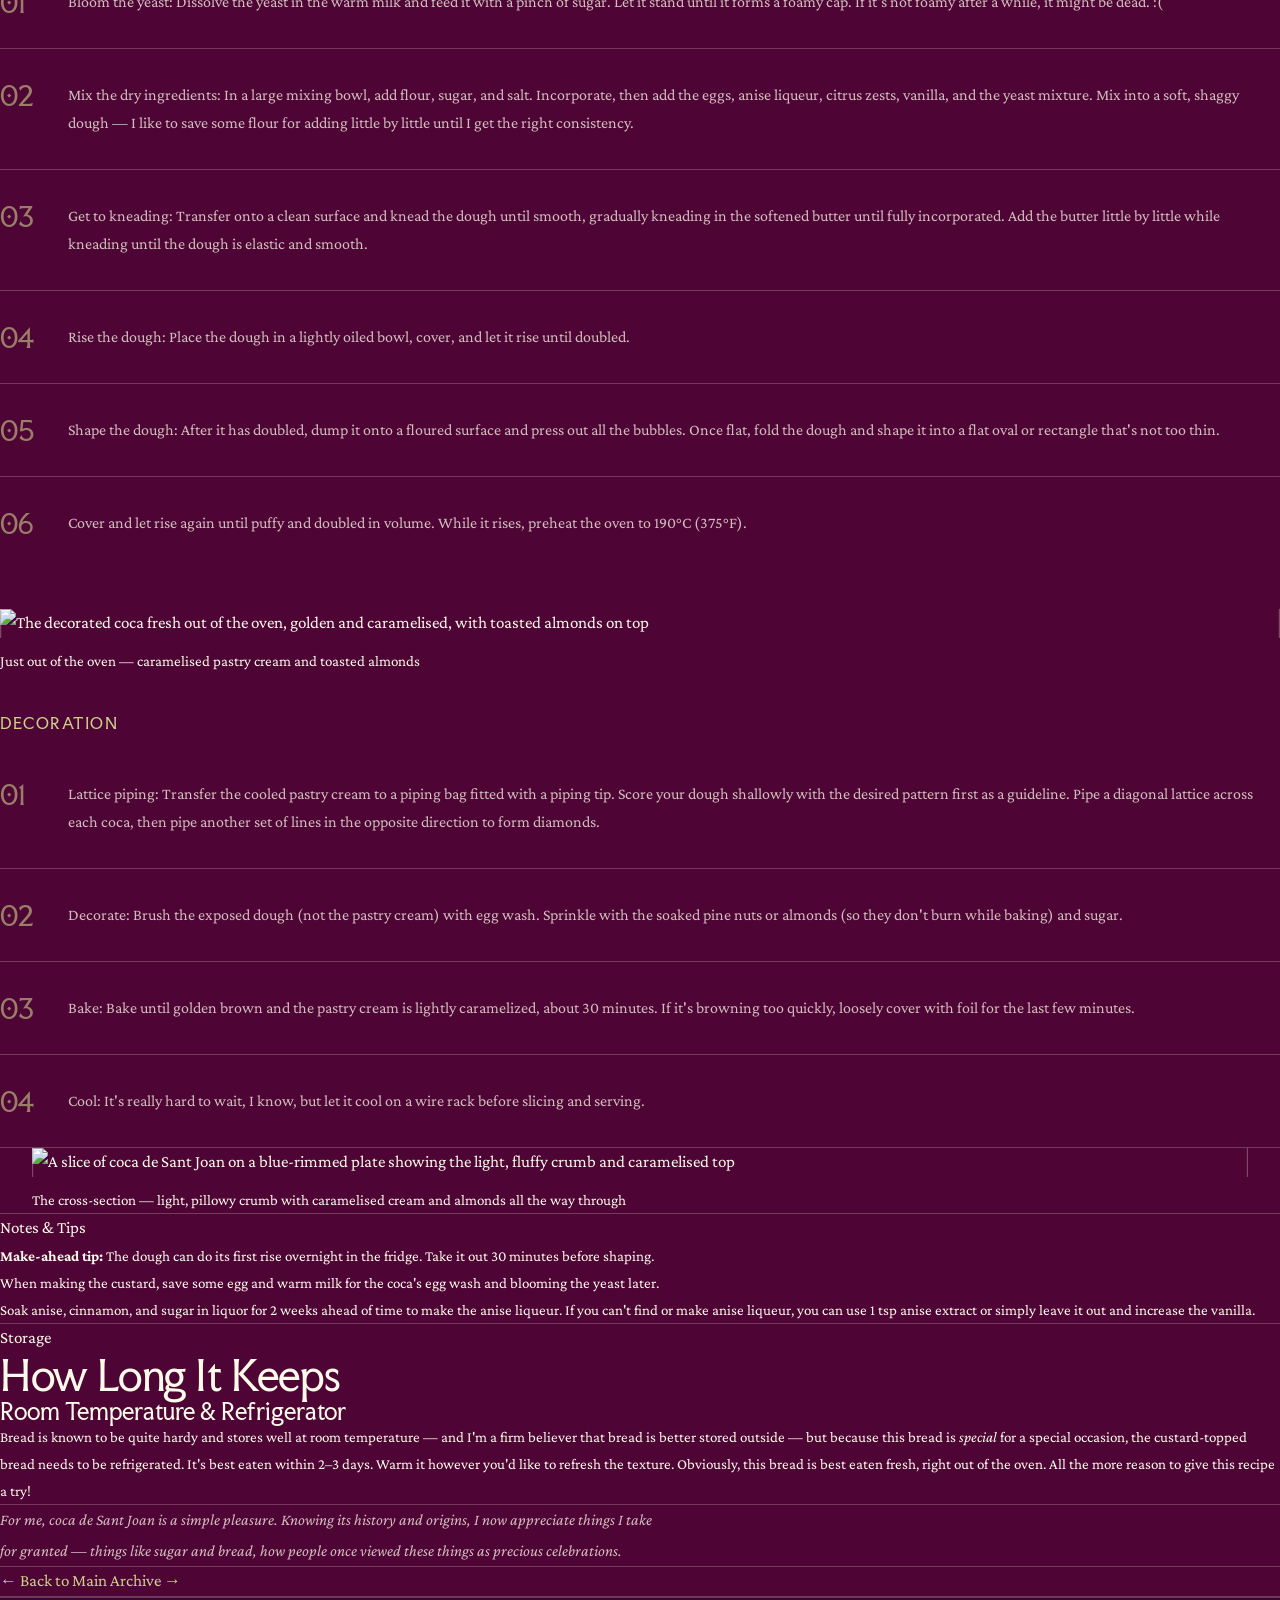
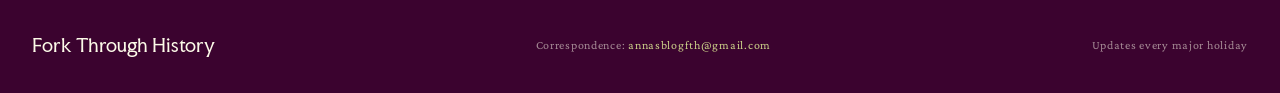
==== commit 93f11141: "Revise archive page for Coca de Sant Joan recipe Updated the title and description for the recipe ar" ====
--- a/pages/archive.html
+++ b/pages/archive.html
@@ -3,8 +3,8 @@
 <head>
   <meta charset="UTF-8">
   <meta name="viewport" content="width=device-width, initial-scale=1.0">
-  <title>Recipe Archive — Fork Through History</title>
-  <meta name="description" content="All recipes in the Fork Through History archive.">
+  <title>Coca de Sant Joan — Fork Through History</title>
+  <meta name="description" content="Coca de Sant Joan, the brioche-like summer bread of Saint John's Eve — its history, its people, its pastry cream lattice, and the recipe.">
   <link rel="icon" type="image/jpeg" href="../images/logo.jpg">
   <link rel="stylesheet" href="../css/style.css">
 </head>
@@ -35,8 +35,8 @@
     <a href="../index.html" data-nav>Fork Through History</a>
   </div>
   <nav class="site-nav">
-    <a href="archive.html" data-nav style="color: var(--accent);">Archive</a>
-    <a href="../index.html#about" data-nav>About</a>
+    <a href="archive.html" data-nav>Archive</a>
+    <a href="../index.html#about">About</a>
     <a href="mailto:annasblogfth@gmail.com">Contact</a>
   </nav>
   <img src="../images/logo.jpg" alt="Fork Through History Logo" class="site-logo" onerror="this.style.display='none'">
@@ -44,129 +44,236 @@
 
 <hr class="divider">
 
-<!-- Archive Header -->
-<div class="archive-header">
-  <span class="eyebrow" style="font-size: 11px; letter-spacing: 0.18em; text-transform: uppercase; color: var(--accent); display: block; margin-bottom: 12px;">The Collection</span>
-  <h1>Recipe Archive</h1>
-  <p>Every dish released — one per major holiday, each one a different country, a different era.</p>
-</div>
-
-<!-- Archive Grid -->
-<div class="archive-grid">
-
-  <!-- Recipe 1: Coca de Sant Joan -->
-  <a href="recipe-coca.html" class="recipe-card" data-nav>
-    <div class="card-img-wrap">
-      <div class="postage-stamp" style="height:100%;">
-        <div class="stamp-img-wrap" style="height:100%;">
-          <img src="../images/coca-hero.jpg" alt="Coca de Sant Joan with caramelised pastry cream and toasted almonds" style="width:100%; height:100%; object-fit:cover; display:block;">
-        </div>
+<!-- Hero Image -->
+<div class="recipe-hero parallax-wrap">
+  <div class="postage-stamp" style="height: 100%;">
+    <div class="stamp-img-wrap" style="height: 100%;">
+      <img src="../images/coca-hero.jpg" alt="Coca de Sant Joan with caramelised pastry cream and toasted almonds beside summer flowers" style="width:100%; height:100%; object-fit:cover; display:block; min-height:460px;" class="parallax-img">
+    </div>
+  </div>
+</div>
+
+<!-- Recipe Meta -->
+<div class="recipe-meta-bar">
+  <span class="recipe-caption">Coca de Sant Joan · Serves 8</span>
+  <div class="recipe-tags">
+    <span class="tag">Spain</span>
+    <span class="tag">Saint John's Eve</span>
+    <span class="tag">Catalonia</span>
+  </div>
+</div>
+
+<!-- Title Block -->
+<div class="recipe-title-block">
+  <h1>Coca de Sant Joan</h1>
+  <p class="recipe-subtitle">
+    La Revetlla de Sant Joan's coca — nothing marks midsummer in Catalonia quite like a shared slice of this at a bonfire.
+  </p>
+  <p class="recipe-serves-line">Serves 8 &nbsp;·&nbsp; Dough rises twice &nbsp;·&nbsp; Bake 30 min</p>
+</div>
+
+<!-- Flavor Profile -->
+<div class="flavor-section">
+  <h4>Flavor Profile</h4>
+  <p>
+    Soft, buttery dough with pastry cream, summery citrus zest, and anise. Fresh, floral, and lightly spiced notes. Crunchy pine nuts and sugar topping.
+  </p>
+</div>
+
+<hr class="divider">
+
+<!-- Origin & History -->
+<section class="recipe-body-section">
+  <span class="eyebrow">Origin &amp; History</span>
+  <h2>Traditions Lit by Bonfires</h2>
+
+  <div class="recipe-body-img-wrap">
+    <div class="postage-stamp">
+      <div class="stamp-img-wrap">
+        <img src="../images/coca-piping.jpg" alt="Piping pastry cream lattice onto the proofed coca dough beside a bowl of sliced almonds and hydrangeas" class="parallax-img">
       </div>
     </div>
-    <p class="card-date">Saint John's Eve · 2025</p>
-    <h3 class="card-title">Coca de Sant Joan</h3>
-    <p class="card-origin" style="font-style: italic;">Spain — Catalonia</p>
-  </a>
-
-  <!-- Recipe 2: Zongzi -->
-  <a href="recipe-zongzi.html" class="recipe-card" data-nav>
-    <div class="card-img-wrap">
-      <div class="postage-stamp" style="height:100%;">
-        <div class="stamp-img-wrap" style="height:100%;">
-          <img src="../images/zongzi-wrapped.jpg" alt="Freshly wrapped Zongzi" style="width:100%; height:100%; object-fit:cover; display:block;">
-        </div>
+    <p class="img-caption">Piping the pastry cream lattice just before decoration</p>
+  </div>
+
+  <p>
+    In many Northern Hemisphere cultures and regions, when the summer solstice occurs and days begin to shorten, bonfires are lit to draw the sun and ward off evil spirits. During the <em>revetlla de Sant Joan</em> — Saint John's Eve — coca de Sant Joan is served during social gatherings; traditionally, they are baked around bonfires. The word <strong>"coca"</strong> refers to flat baked goods found throughout Catalonia and neighboring regions, which interestingly likely evolved that shape for communal oven bakes. The big oval shape is also said to resemble the sun, fitting for the summer event. The toppings are bright and festive, the pine nuts and sugar prized for celebrations of abundance.
+  </p>
+  <p>
+    These days, coca de Sant Joan is a staple of the celebration across Catalonia, and you'll find it just as beloved in Valencia and the Balearic Islands too. Every year on the evening of 23 June, families and friends spill outside to light bonfires, set off fireworks and firecrackers, and share slices of coca washed down with a glass of cava. In bakeries you'll also find versions around that time loaded with pastry cream, whipped cream, chocolate, marzipan, or fresh fruit.
+  </p>
+  <p>
+    Coca de Sant Joan is about a lot more than dessert. It's a moment that marks the turn of the season — a tradition that somehow weaves together ancient solstice rituals, Christian heritage, and generations of local baking. All in one delicious slice.
+  </p>
+
+  <p>
+    <strong>Star ingredient — pastry cream:</strong> Ok, maybe pastry cream isn't an ingredient exactly, but I love it for its simple and gentle flavor and the process of making it. It's one of those things you think is really hard to make but it really isn't. It's often found in many heavenly pastries and breads in bakeries and cafés, and when you make it yourself it really makes you fall in love with baking — <em>I made that? In 10 minutes?</em> It's also so fun to make and one of those things you really try to perfect over time.
+  </p>
+
+  <div class="recipe-body-img-wrap">
+    <div class="postage-stamp">
+      <div class="stamp-img-wrap">
+        <img src="../images/coca-custard.jpg" alt="Silky pastry cream being whisked in a saucepan on the stovetop with a knob of butter melting in" class="parallax-img">
       </div>
     </div>
-    <p class="card-date">Dragon Boat Festival · 2025</p>
-    <h3 class="card-title">Sticky Rice Dumplings</h3>
-    <p class="card-origin" style="font-style: italic;">China</p>
-  </a>
-
-  <!-- Recipe 2 -->
-  <a href="#" class="recipe-card">
-    <div class="card-img-wrap">
-      <div class="postage-stamp" style="height:100%;">
-        <div class="stamp-img-wrap" style="height:100%;">
-          <div class="img-placeholder">
-            <span class="ph-icon" style="font-size:36px; opacity:0.2;">🥘</span>
-            <span class="ph-label">Tagine</span>
-          </div>
-        </div>
+    <p class="img-caption">Pastry cream — thickened, silky, and ready for butter</p>
+  </div>
+
+  <p>
+    Coca de Sant Joan is a fluffy, big, brioche-like confection traditionally decorated with a pastry cream lattice along with pine nuts and bright candied fruits, although it varies greatly from region to region, both in flavor and appearance. Don't go thinking this is just going to taste like plain bread with some toppings — I can assure you it's truly unique. The fresh, citrusy, and spiced fragrance is like nothing else; paired with the warm butter and cream, it really is a perfect welcome for the summer during this special occasion. This light bread is nice on its own, although any savory drinks like milk, coffee, or hot chocolate also go hand in hand with coca de Sant Joan, as they do with breads and pastries in general.
+  </p>
+</section>
+
+<hr class="divider">
+
+<!-- Ingredients -->
+<section class="recipe-body-section">
+  <span class="eyebrow">Ingredients</span>
+  <h2>What You Need</h2>
+  <p>Serves 8. Measurements are guidelines — eyeball and adjust as you go.</p>
+
+  <div class="ingredients-cols">
+
+    <div class="ingredient-group">
+      <h4>The Dough</h4>
+      <ul class="ingredient-list">
+        <li><label><input type="checkbox"> 500 g bread flour</label></li>
+        <li><label><input type="checkbox"> 25 g fresh yeast (or 7 g active dry yeast)</label></li>
+        <li><label><input type="checkbox"> 150 mL whole milk, warm</label></li>
+        <li><label><input type="checkbox"> 100 g sugar</label></li>
+        <li><label><input type="checkbox"> 80 g unsalted butter, softened</label></li>
+        <li><label><input type="checkbox"> 3 large eggs</label></li>
+        <li><label><input type="checkbox"> 3 tbsp anise liqueur</label></li>
+        <li><label><input type="checkbox"> Zest of 1 lemon</label></li>
+        <li><label><input type="checkbox"> Zest of 1 orange</label></li>
+        <li><label><input type="checkbox"> ½ tsp salt</label></li>
+        <li><label><input type="checkbox"> 1 tsp vanilla extract</label></li>
+      </ul>
+    </div>
+
+    <div class="ingredient-group">
+      <h4>Pastry Cream</h4>
+      <ul class="ingredient-list">
+        <li><label><input type="checkbox"> 2 egg yolks</label></li>
+        <li><label><input type="checkbox"> 1 cup milk</label></li>
+        <li><label><input type="checkbox"> 1 tsp vanilla extract</label></li>
+        <li><label><input type="checkbox"> ½ tsp salt</label></li>
+        <li><label><input type="checkbox"> ½ cup sugar</label></li>
+        <li><label><input type="checkbox"> 3 tsp cornstarch</label></li>
+        <li><label><input type="checkbox"> 1 small knob of butter</label></li>
+      </ul>
+    </div>
+
+    <div class="ingredient-group">
+      <h4>Toppings</h4>
+      <ul class="ingredient-list">
+        <li><label><input type="checkbox"> 50 g soaked pine nuts or sliced almonds</label></li>
+        <li><label><input type="checkbox"> 3 tsp sugar</label></li>
+        <li><label><input type="checkbox"> ½ egg wash</label></li>
+      </ul>
+    </div>
+
+  </div>
+</section>
+
+<hr class="divider">
+
+<!-- Method -->
+<section class="recipe-body-section">
+  <span class="eyebrow">Method</span>
+  <h2>Steps</h2>
+
+  <h3 style="margin-top: 2rem; margin-bottom: 1rem; font-size: clamp(15px, 1.1vw, 17px); text-transform: uppercase; letter-spacing: 0.1em; color: var(--accent);">Make the Pastry Cream</h3>
+
+  <ol class="steps-list">
+    <li>Make the pastry cream: In a saucepan, gently heat the milk until it's warm but not boiling.</li>
+    <li>Mix the eggs: In a bowl, whisk together the egg yolks, sugar, cornstarch, vanilla, and salt until smooth.</li>
+    <li>Temper the eggs: Slowly pour the warm milk into the egg mixture while whisking constantly so you don't end up with sweet scrambled eggs.</li>
+    <li>Cook the custard: Pour everything back into the saucepan and cook over medium heat, whisking constantly, until it thickens into a smooth, pudding-like custard, then incorporate a little butter while the mixture is hot.</li>
+    <li>Cool it down: Transfer the pastry cream to a bowl and press plastic wrap directly onto the surface so it doesn't form a skin. Let it cool completely before piping onto the dough.</li>
+  </ol>
+
+  <h3 style="margin-top: 2rem; margin-bottom: 1rem; font-size: clamp(15px, 1.1vw, 17px); text-transform: uppercase; letter-spacing: 0.1em; color: var(--accent);">Make the Dough</h3>
+
+  <ol class="steps-list" start="6">
+    <li>Bloom the yeast: Dissolve the yeast in the warm milk and feed it with a pinch of sugar. Let it stand until it forms a foamy cap. If it's not foamy after a while, it might be dead. :(</li>
+    <li>Mix the dry ingredients: In a large mixing bowl, add flour, sugar, and salt. Incorporate, then add the eggs, anise liqueur, citrus zests, vanilla, and the yeast mixture. Mix into a soft, shaggy dough — I like to save some flour for adding little by little until I get the right consistency.</li>
+    <li>Get to kneading: Transfer onto a clean surface and knead the dough until smooth, gradually kneading in the softened butter until fully incorporated. Add the butter little by little while kneading until the dough is elastic and smooth.</li>
+    <li>Rise the dough: Place the dough in a lightly oiled bowl, cover, and let it rise until doubled.</li>
+    <li>Shape the dough: After it has doubled, dump it onto a floured surface and press out all the bubbles. Once flat, fold the dough and shape it into a flat oval or rectangle that's not too thin.</li>
+    <li>Cover and let rise again until puffy and doubled in volume. While it rises, preheat the oven to 190°C (375°F).</li>
+  </ol>
+
+  <div class="recipe-body-img-wrap" style="margin: 2.5rem 0;">
+    <div class="postage-stamp">
+      <div class="stamp-img-wrap">
+        <img src="../images/coca-prebake.jpg" alt="The decorated coca fresh out of the oven, golden and caramelised, with toasted almonds on top" class="parallax-img">
       </div>
     </div>
-    <p class="card-date">Eid al-Adha · June 2024</p>
-    <h3 class="card-title">Lamb Tagine</h3>
-    <p class="card-origin" style="font-style: italic;">Morocco</p>
-  </a>
-
-  <!-- Recipe 3 -->
-  <a href="#" class="recipe-card">
-    <div class="card-img-wrap">
-      <div class="postage-stamp" style="height:100%;">
-        <div class="stamp-img-wrap" style="height:100%;">
-          <div class="img-placeholder">
-            <span class="ph-icon" style="font-size:36px; opacity:0.2;">🍜</span>
-            <span class="ph-label">Pho</span>
-          </div>
-        </div>
-      </div>
-    </div>
-    <p class="card-date">Tết · February 2024</p>
-    <h3 class="card-title">Phở Bò</h3>
-    <p class="card-origin" style="font-style: italic;">Vietnam</p>
-  </a>
-
-  <!-- Recipe 4 -->
-  <a href="#" class="recipe-card">
-    <div class="card-img-wrap">
-      <div class="postage-stamp" style="height:100%;">
-        <div class="stamp-img-wrap" style="height:100%;">
-          <div class="img-placeholder">
-            <span class="ph-icon" style="font-size:36px; opacity:0.2;">🫓</span>
-            <span class="ph-label">Injera</span>
-          </div>
-        </div>
-      </div>
-    </div>
-    <p class="card-date">Easter · March 2024</p>
-    <h3 class="card-title">Injera</h3>
-    <p class="card-origin" style="font-style: italic;">Ethiopia</p>
-  </a>
-
-  <!-- Recipe 5 -->
-  <a href="#" class="recipe-card">
-    <div class="card-img-wrap">
-      <div class="postage-stamp" style="height:100%;">
-        <div class="stamp-img-wrap" style="height:100%;">
-          <div class="img-placeholder">
-            <span class="ph-icon" style="font-size:36px; opacity:0.2;">🥟</span>
-            <span class="ph-label">Manti</span>
-          </div>
-        </div>
-      </div>
-    </div>
-    <p class="card-date">Nowruz · March 2024</p>
-    <h3 class="card-title">Manti</h3>
-    <p class="card-origin" style="font-style: italic;">Turkey / Central Asia</p>
-  </a>
-
-  <!-- Recipe 6 -->
-  <a href="#" class="recipe-card">
-    <div class="card-img-wrap">
-      <div class="postage-stamp" style="height:100%;">
-        <div class="stamp-img-wrap" style="height:100%;">
-          <div class="img-placeholder">
-            <span class="ph-icon" style="font-size:36px; opacity:0.2;">🫕</span>
-            <span class="ph-label">Borscht</span>
-          </div>
-        </div>
-      </div>
-    </div>
-    <p class="card-date">New Year · January 2024</p>
-    <h3 class="card-title">Borscht</h3>
-    <p class="card-origin" style="font-style: italic;">Ukraine</p>
-  </a>
-
+    <p class="img-caption">Just out of the oven — caramelised pastry cream and toasted almonds</p>
+  </div>
+
+  <h3 style="margin-top: 2rem; margin-bottom: 1rem; font-size: clamp(15px, 1.1vw, 17px); text-transform: uppercase; letter-spacing: 0.1em; color: var(--accent);">Decoration</h3>
+
+  <ol class="steps-list" start="12">
+    <li>Lattice piping: Transfer the cooled pastry cream to a piping bag fitted with a piping tip. Score your dough shallowly with the desired pattern first as a guideline. Pipe a diagonal lattice across each coca, then pipe another set of lines in the opposite direction to form diamonds.</li>
+    <li>Decorate: Brush the exposed dough (not the pastry cream) with egg wash. Sprinkle with the soaked pine nuts or almonds (so they don't burn while baking) and sugar.</li>
+    <li>Bake: Bake until golden brown and the pastry cream is lightly caramelized, about 30 minutes. If it's browning too quickly, loosely cover with foil for the last few minutes.</li>
+    <li>Cool: It's really hard to wait, I know, but let it cool on a wire rack before slicing and serving.</li>
+  </ol>
+</section>
+
+<hr class="divider">
+
+<!-- Final Photo -->
+<div class="recipe-body-img-wrap" style="margin: 0 auto 0; max-width: var(--grid-max); padding: 0 var(--gutter);">
+  <div class="postage-stamp">
+    <div class="stamp-img-wrap">
+      <img src="../images/coca-sliced.jpg" alt="A slice of coca de Sant Joan on a blue-rimmed plate showing the light, fluffy crumb and caramelised top" class="parallax-img">
+    </div>
+  </div>
+  <p class="img-caption">The cross-section — light, pillowy crumb with caramelised cream and almonds all the way through</p>
+</div>
+
+<hr class="divider">
+
+<!-- Tips -->
+<section class="recipe-body-section">
+  <span class="eyebrow">Notes &amp; Tips</span>
+
+  <p><strong>Make-ahead tip:</strong> The dough can do its first rise overnight in the fridge. Take it out 30 minutes before shaping.</p>
+  <p>When making the custard, save some egg and warm milk for the coca's egg wash and blooming the yeast later.</p>
+  <p>Soak anise, cinnamon, and sugar in liquor for 2 weeks ahead of time to make the anise liqueur. If you can't find or make anise liqueur, you can use 1 tsp anise extract or simply leave it out and increase the vanilla.</p>
+</section>
+
+<hr class="divider">
+
+<!-- Storage -->
+<section class="recipe-body-section">
+  <span class="eyebrow">Storage</span>
+  <h2>How Long It Keeps</h2>
+
+  <h4>Room Temperature &amp; Refrigerator</h4>
+  <p>
+    Bread is known to be quite hardy and stores well at room temperature — and I'm a firm believer that bread is better stored outside — but because this bread is <em>special</em> for a special occasion, the custard-topped bread needs to be refrigerated. It's best eaten within 2–3 days. Warm it however you'd like to refresh the texture. Obviously, this bread is best eaten fresh, right out of the oven. All the more reason to give this recipe a try!
+  </p>
+</section>
+
+<hr class="divider">
+
+<!-- Final Word -->
+<section class="recipe-body-section" style="max-width: 660px;">
+  <p style="font-style: italic; font-size: clamp(16px, 1.15vw, 18px); line-height: 1.9; color: var(--text-dim);">
+    For me, coca de Sant Joan is a simple pleasure. Knowing its history and origins, I now appreciate things I take for granted — things like sugar and bread, how people once viewed these things as precious celebrations.
+  </p>
+</section>
+
+<hr class="divider">
+
+<!-- Nav Footer -->
+<div class="recipe-nav-footer">
+  <a href="../index.html" class="glow-link" data-nav>← Back to Main</a>
+  <a href="archive.html" class="glow-link" data-nav>Archive →</a>
 </div>
 
 <hr class="divider">
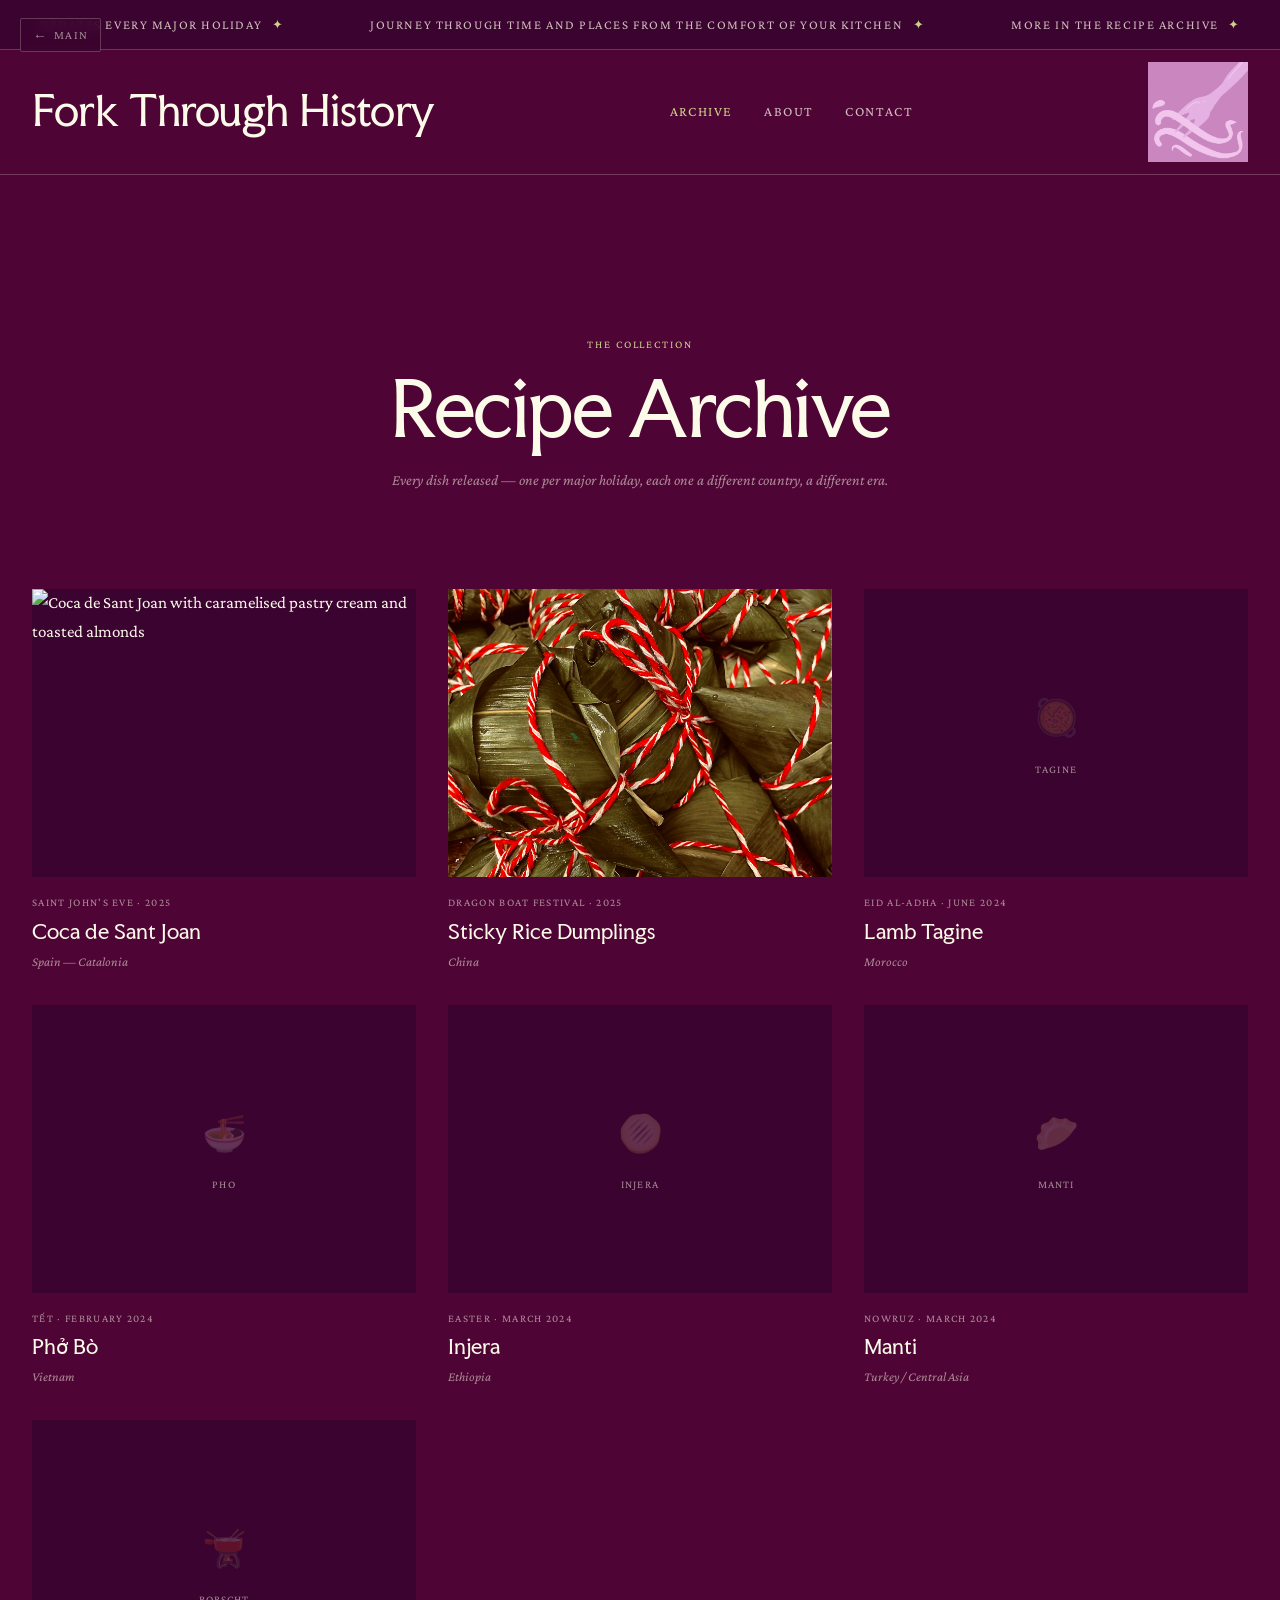
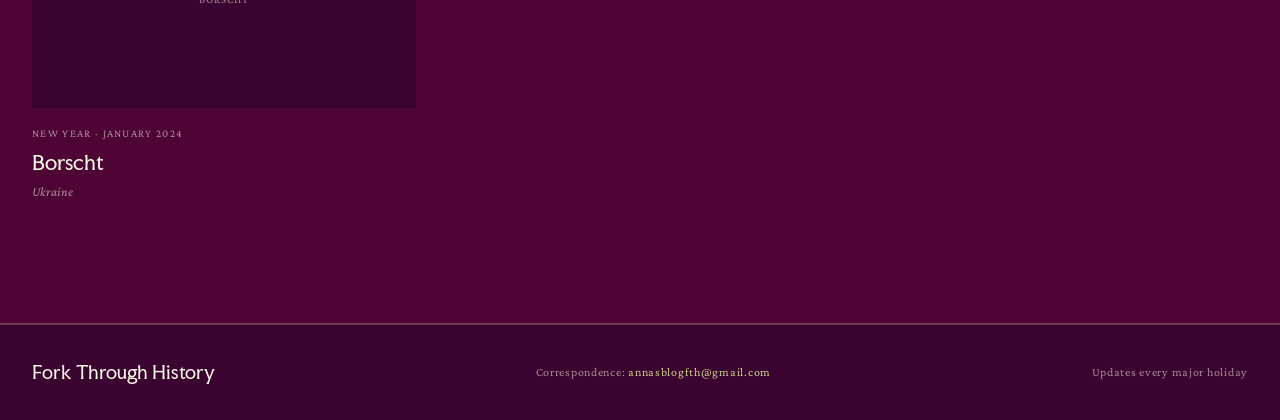
==== commit e10701be: "Add files via upload" ====
--- a/pages/archive.html
+++ b/pages/archive.html
@@ -3,8 +3,8 @@
 <head>
   <meta charset="UTF-8">
   <meta name="viewport" content="width=device-width, initial-scale=1.0">
-  <title>Coca de Sant Joan — Fork Through History</title>
-  <meta name="description" content="Coca de Sant Joan, the brioche-like summer bread of Saint John's Eve — its history, its people, its pastry cream lattice, and the recipe.">
+  <title>Recipe Archive — Fork Through History</title>
+  <meta name="description" content="All recipes in the Fork Through History archive.">
   <link rel="icon" type="image/jpeg" href="../images/logo.jpg">
   <link rel="stylesheet" href="../css/style.css">
 </head>
@@ -35,8 +35,8 @@
     <a href="../index.html" data-nav>Fork Through History</a>
   </div>
   <nav class="site-nav">
-    <a href="archive.html" data-nav>Archive</a>
-    <a href="../index.html#about">About</a>
+    <a href="archive.html" data-nav style="color: var(--accent);">Archive</a>
+    <a href="../index.html#about" data-nav>About</a>
     <a href="mailto:annasblogfth@gmail.com">Contact</a>
   </nav>
   <img src="../images/logo.jpg" alt="Fork Through History Logo" class="site-logo" onerror="this.style.display='none'">
@@ -44,236 +44,129 @@
 
 <hr class="divider">
 
-<!-- Hero Image -->
-<div class="recipe-hero parallax-wrap">
-  <div class="postage-stamp" style="height: 100%;">
-    <div class="stamp-img-wrap" style="height: 100%;">
-      <img src="../images/coca-hero.jpg" alt="Coca de Sant Joan with caramelised pastry cream and toasted almonds beside summer flowers" style="width:100%; height:100%; object-fit:cover; display:block; min-height:460px;" class="parallax-img">
-    </div>
-  </div>
+<!-- Archive Header -->
+<div class="archive-header">
+  <span class="eyebrow" style="font-size: 11px; letter-spacing: 0.18em; text-transform: uppercase; color: var(--accent); display: block; margin-bottom: 12px;">The Collection</span>
+  <h1>Recipe Archive</h1>
+  <p>Every dish released — one per major holiday, each one a different country, a different era.</p>
 </div>
 
-<!-- Recipe Meta -->
-<div class="recipe-meta-bar">
-  <span class="recipe-caption">Coca de Sant Joan · Serves 8</span>
-  <div class="recipe-tags">
-    <span class="tag">Spain</span>
-    <span class="tag">Saint John's Eve</span>
-    <span class="tag">Catalonia</span>
-  </div>
-</div>
+<!-- Archive Grid -->
+<div class="archive-grid">
 
-<!-- Title Block -->
-<div class="recipe-title-block">
-  <h1>Coca de Sant Joan</h1>
-  <p class="recipe-subtitle">
-    La Revetlla de Sant Joan's coca — nothing marks midsummer in Catalonia quite like a shared slice of this at a bonfire.
-  </p>
-  <p class="recipe-serves-line">Serves 8 &nbsp;·&nbsp; Dough rises twice &nbsp;·&nbsp; Bake 30 min</p>
-</div>
-
-<!-- Flavor Profile -->
-<div class="flavor-section">
-  <h4>Flavor Profile</h4>
-  <p>
-    Soft, buttery dough with pastry cream, summery citrus zest, and anise. Fresh, floral, and lightly spiced notes. Crunchy pine nuts and sugar topping.
-  </p>
-</div>
-
-<hr class="divider">
-
-<!-- Origin & History -->
-<section class="recipe-body-section">
-  <span class="eyebrow">Origin &amp; History</span>
-  <h2>Traditions Lit by Bonfires</h2>
-
-  <div class="recipe-body-img-wrap">
-    <div class="postage-stamp">
-      <div class="stamp-img-wrap">
-        <img src="../images/coca-piping.jpg" alt="Piping pastry cream lattice onto the proofed coca dough beside a bowl of sliced almonds and hydrangeas" class="parallax-img">
+  <!-- Recipe 1: Coca de Sant Joan -->
+  <a href="recipe-coca.html" class="recipe-card" data-nav>
+    <div class="card-img-wrap">
+      <div class="postage-stamp" style="height:100%;">
+        <div class="stamp-img-wrap" style="height:100%;">
+          <img src="../images/coca-hero.jpg" alt="Coca de Sant Joan with caramelised pastry cream and toasted almonds" style="width:100%; height:100%; object-fit:cover; display:block;">
+        </div>
       </div>
     </div>
-    <p class="img-caption">Piping the pastry cream lattice just before decoration</p>
-  </div>
+    <p class="card-date">Saint John's Eve · 2025</p>
+    <h3 class="card-title">Coca de Sant Joan</h3>
+    <p class="card-origin" style="font-style: italic;">Spain — Catalonia</p>
+  </a>
 
-  <p>
-    In many Northern Hemisphere cultures and regions, when the summer solstice occurs and days begin to shorten, bonfires are lit to draw the sun and ward off evil spirits. During the <em>revetlla de Sant Joan</em> — Saint John's Eve — coca de Sant Joan is served during social gatherings; traditionally, they are baked around bonfires. The word <strong>"coca"</strong> refers to flat baked goods found throughout Catalonia and neighboring regions, which interestingly likely evolved that shape for communal oven bakes. The big oval shape is also said to resemble the sun, fitting for the summer event. The toppings are bright and festive, the pine nuts and sugar prized for celebrations of abundance.
-  </p>
-  <p>
-    These days, coca de Sant Joan is a staple of the celebration across Catalonia, and you'll find it just as beloved in Valencia and the Balearic Islands too. Every year on the evening of 23 June, families and friends spill outside to light bonfires, set off fireworks and firecrackers, and share slices of coca washed down with a glass of cava. In bakeries you'll also find versions around that time loaded with pastry cream, whipped cream, chocolate, marzipan, or fresh fruit.
-  </p>
-  <p>
-    Coca de Sant Joan is about a lot more than dessert. It's a moment that marks the turn of the season — a tradition that somehow weaves together ancient solstice rituals, Christian heritage, and generations of local baking. All in one delicious slice.
-  </p>
-
-  <p>
-    <strong>Star ingredient — pastry cream:</strong> Ok, maybe pastry cream isn't an ingredient exactly, but I love it for its simple and gentle flavor and the process of making it. It's one of those things you think is really hard to make but it really isn't. It's often found in many heavenly pastries and breads in bakeries and cafés, and when you make it yourself it really makes you fall in love with baking — <em>I made that? In 10 minutes?</em> It's also so fun to make and one of those things you really try to perfect over time.
-  </p>
-
-  <div class="recipe-body-img-wrap">
-    <div class="postage-stamp">
-      <div class="stamp-img-wrap">
-        <img src="../images/coca-custard.jpg" alt="Silky pastry cream being whisked in a saucepan on the stovetop with a knob of butter melting in" class="parallax-img">
+  <!-- Recipe 2: Zongzi -->
+  <a href="recipe-zongzi.html" class="recipe-card" data-nav>
+    <div class="card-img-wrap">
+      <div class="postage-stamp" style="height:100%;">
+        <div class="stamp-img-wrap" style="height:100%;">
+          <img src="../images/zongzi-wrapped.jpg" alt="Freshly wrapped Zongzi" style="width:100%; height:100%; object-fit:cover; display:block;">
+        </div>
       </div>
     </div>
-    <p class="img-caption">Pastry cream — thickened, silky, and ready for butter</p>
-  </div>
+    <p class="card-date">Dragon Boat Festival · 2025</p>
+    <h3 class="card-title">Sticky Rice Dumplings</h3>
+    <p class="card-origin" style="font-style: italic;">China</p>
+  </a>
 
-  <p>
-    Coca de Sant Joan is a fluffy, big, brioche-like confection traditionally decorated with a pastry cream lattice along with pine nuts and bright candied fruits, although it varies greatly from region to region, both in flavor and appearance. Don't go thinking this is just going to taste like plain bread with some toppings — I can assure you it's truly unique. The fresh, citrusy, and spiced fragrance is like nothing else; paired with the warm butter and cream, it really is a perfect welcome for the summer during this special occasion. This light bread is nice on its own, although any savory drinks like milk, coffee, or hot chocolate also go hand in hand with coca de Sant Joan, as they do with breads and pastries in general.
-  </p>
-</section>
-
-<hr class="divider">
-
-<!-- Ingredients -->
-<section class="recipe-body-section">
-  <span class="eyebrow">Ingredients</span>
-  <h2>What You Need</h2>
-  <p>Serves 8. Measurements are guidelines — eyeball and adjust as you go.</p>
-
-  <div class="ingredients-cols">
-
-    <div class="ingredient-group">
-      <h4>The Dough</h4>
-      <ul class="ingredient-list">
-        <li><label><input type="checkbox"> 500 g bread flour</label></li>
-        <li><label><input type="checkbox"> 25 g fresh yeast (or 7 g active dry yeast)</label></li>
-        <li><label><input type="checkbox"> 150 mL whole milk, warm</label></li>
-        <li><label><input type="checkbox"> 100 g sugar</label></li>
-        <li><label><input type="checkbox"> 80 g unsalted butter, softened</label></li>
-        <li><label><input type="checkbox"> 3 large eggs</label></li>
-        <li><label><input type="checkbox"> 3 tbsp anise liqueur</label></li>
-        <li><label><input type="checkbox"> Zest of 1 lemon</label></li>
-        <li><label><input type="checkbox"> Zest of 1 orange</label></li>
-        <li><label><input type="checkbox"> ½ tsp salt</label></li>
-        <li><label><input type="checkbox"> 1 tsp vanilla extract</label></li>
-      </ul>
-    </div>
-
-    <div class="ingredient-group">
-      <h4>Pastry Cream</h4>
-      <ul class="ingredient-list">
-        <li><label><input type="checkbox"> 2 egg yolks</label></li>
-        <li><label><input type="checkbox"> 1 cup milk</label></li>
-        <li><label><input type="checkbox"> 1 tsp vanilla extract</label></li>
-        <li><label><input type="checkbox"> ½ tsp salt</label></li>
-        <li><label><input type="checkbox"> ½ cup sugar</label></li>
-        <li><label><input type="checkbox"> 3 tsp cornstarch</label></li>
-        <li><label><input type="checkbox"> 1 small knob of butter</label></li>
-      </ul>
-    </div>
-
-    <div class="ingredient-group">
-      <h4>Toppings</h4>
-      <ul class="ingredient-list">
-        <li><label><input type="checkbox"> 50 g soaked pine nuts or sliced almonds</label></li>
-        <li><label><input type="checkbox"> 3 tsp sugar</label></li>
-        <li><label><input type="checkbox"> ½ egg wash</label></li>
-      </ul>
-    </div>
-
-  </div>
-</section>
-
-<hr class="divider">
-
-<!-- Method -->
-<section class="recipe-body-section">
-  <span class="eyebrow">Method</span>
-  <h2>Steps</h2>
-
-  <h3 style="margin-top: 2rem; margin-bottom: 1rem; font-size: clamp(15px, 1.1vw, 17px); text-transform: uppercase; letter-spacing: 0.1em; color: var(--accent);">Make the Pastry Cream</h3>
-
-  <ol class="steps-list">
-    <li>Make the pastry cream: In a saucepan, gently heat the milk until it's warm but not boiling.</li>
-    <li>Mix the eggs: In a bowl, whisk together the egg yolks, sugar, cornstarch, vanilla, and salt until smooth.</li>
-    <li>Temper the eggs: Slowly pour the warm milk into the egg mixture while whisking constantly so you don't end up with sweet scrambled eggs.</li>
-    <li>Cook the custard: Pour everything back into the saucepan and cook over medium heat, whisking constantly, until it thickens into a smooth, pudding-like custard, then incorporate a little butter while the mixture is hot.</li>
-    <li>Cool it down: Transfer the pastry cream to a bowl and press plastic wrap directly onto the surface so it doesn't form a skin. Let it cool completely before piping onto the dough.</li>
-  </ol>
-
-  <h3 style="margin-top: 2rem; margin-bottom: 1rem; font-size: clamp(15px, 1.1vw, 17px); text-transform: uppercase; letter-spacing: 0.1em; color: var(--accent);">Make the Dough</h3>
-
-  <ol class="steps-list" start="6">
-    <li>Bloom the yeast: Dissolve the yeast in the warm milk and feed it with a pinch of sugar. Let it stand until it forms a foamy cap. If it's not foamy after a while, it might be dead. :(</li>
-    <li>Mix the dry ingredients: In a large mixing bowl, add flour, sugar, and salt. Incorporate, then add the eggs, anise liqueur, citrus zests, vanilla, and the yeast mixture. Mix into a soft, shaggy dough — I like to save some flour for adding little by little until I get the right consistency.</li>
-    <li>Get to kneading: Transfer onto a clean surface and knead the dough until smooth, gradually kneading in the softened butter until fully incorporated. Add the butter little by little while kneading until the dough is elastic and smooth.</li>
-    <li>Rise the dough: Place the dough in a lightly oiled bowl, cover, and let it rise until doubled.</li>
-    <li>Shape the dough: After it has doubled, dump it onto a floured surface and press out all the bubbles. Once flat, fold the dough and shape it into a flat oval or rectangle that's not too thin.</li>
-    <li>Cover and let rise again until puffy and doubled in volume. While it rises, preheat the oven to 190°C (375°F).</li>
-  </ol>
-
-  <div class="recipe-body-img-wrap" style="margin: 2.5rem 0;">
-    <div class="postage-stamp">
-      <div class="stamp-img-wrap">
-        <img src="../images/coca-prebake.jpg" alt="The decorated coca fresh out of the oven, golden and caramelised, with toasted almonds on top" class="parallax-img">
+  <!-- Recipe 2 -->
+  <a href="#" class="recipe-card">
+    <div class="card-img-wrap">
+      <div class="postage-stamp" style="height:100%;">
+        <div class="stamp-img-wrap" style="height:100%;">
+          <div class="img-placeholder">
+            <span class="ph-icon" style="font-size:36px; opacity:0.2;">🥘</span>
+            <span class="ph-label">Tagine</span>
+          </div>
+        </div>
       </div>
     </div>
-    <p class="img-caption">Just out of the oven — caramelised pastry cream and toasted almonds</p>
-  </div>
+    <p class="card-date">Eid al-Adha · June 2024</p>
+    <h3 class="card-title">Lamb Tagine</h3>
+    <p class="card-origin" style="font-style: italic;">Morocco</p>
+  </a>
 
-  <h3 style="margin-top: 2rem; margin-bottom: 1rem; font-size: clamp(15px, 1.1vw, 17px); text-transform: uppercase; letter-spacing: 0.1em; color: var(--accent);">Decoration</h3>
+  <!-- Recipe 3 -->
+  <a href="#" class="recipe-card">
+    <div class="card-img-wrap">
+      <div class="postage-stamp" style="height:100%;">
+        <div class="stamp-img-wrap" style="height:100%;">
+          <div class="img-placeholder">
+            <span class="ph-icon" style="font-size:36px; opacity:0.2;">🍜</span>
+            <span class="ph-label">Pho</span>
+          </div>
+        </div>
+      </div>
+    </div>
+    <p class="card-date">Tết · February 2024</p>
+    <h3 class="card-title">Phở Bò</h3>
+    <p class="card-origin" style="font-style: italic;">Vietnam</p>
+  </a>
 
-  <ol class="steps-list" start="12">
-    <li>Lattice piping: Transfer the cooled pastry cream to a piping bag fitted with a piping tip. Score your dough shallowly with the desired pattern first as a guideline. Pipe a diagonal lattice across each coca, then pipe another set of lines in the opposite direction to form diamonds.</li>
-    <li>Decorate: Brush the exposed dough (not the pastry cream) with egg wash. Sprinkle with the soaked pine nuts or almonds (so they don't burn while baking) and sugar.</li>
-    <li>Bake: Bake until golden brown and the pastry cream is lightly caramelized, about 30 minutes. If it's browning too quickly, loosely cover with foil for the last few minutes.</li>
-    <li>Cool: It's really hard to wait, I know, but let it cool on a wire rack before slicing and serving.</li>
-  </ol>
-</section>
+  <!-- Recipe 4 -->
+  <a href="#" class="recipe-card">
+    <div class="card-img-wrap">
+      <div class="postage-stamp" style="height:100%;">
+        <div class="stamp-img-wrap" style="height:100%;">
+          <div class="img-placeholder">
+            <span class="ph-icon" style="font-size:36px; opacity:0.2;">🫓</span>
+            <span class="ph-label">Injera</span>
+          </div>
+        </div>
+      </div>
+    </div>
+    <p class="card-date">Easter · March 2024</p>
+    <h3 class="card-title">Injera</h3>
+    <p class="card-origin" style="font-style: italic;">Ethiopia</p>
+  </a>
 
-<hr class="divider">
+  <!-- Recipe 5 -->
+  <a href="#" class="recipe-card">
+    <div class="card-img-wrap">
+      <div class="postage-stamp" style="height:100%;">
+        <div class="stamp-img-wrap" style="height:100%;">
+          <div class="img-placeholder">
+            <span class="ph-icon" style="font-size:36px; opacity:0.2;">🥟</span>
+            <span class="ph-label">Manti</span>
+          </div>
+        </div>
+      </div>
+    </div>
+    <p class="card-date">Nowruz · March 2024</p>
+    <h3 class="card-title">Manti</h3>
+    <p class="card-origin" style="font-style: italic;">Turkey / Central Asia</p>
+  </a>
 
-<!-- Final Photo -->
-<div class="recipe-body-img-wrap" style="margin: 0 auto 0; max-width: var(--grid-max); padding: 0 var(--gutter);">
-  <div class="postage-stamp">
-    <div class="stamp-img-wrap">
-      <img src="../images/coca-sliced.jpg" alt="A slice of coca de Sant Joan on a blue-rimmed plate showing the light, fluffy crumb and caramelised top" class="parallax-img">
+  <!-- Recipe 6 -->
+  <a href="#" class="recipe-card">
+    <div class="card-img-wrap">
+      <div class="postage-stamp" style="height:100%;">
+        <div class="stamp-img-wrap" style="height:100%;">
+          <div class="img-placeholder">
+            <span class="ph-icon" style="font-size:36px; opacity:0.2;">🫕</span>
+            <span class="ph-label">Borscht</span>
+          </div>
+        </div>
+      </div>
     </div>
-  </div>
-  <p class="img-caption">The cross-section — light, pillowy crumb with caramelised cream and almonds all the way through</p>
-</div>
+    <p class="card-date">New Year · January 2024</p>
+    <h3 class="card-title">Borscht</h3>
+    <p class="card-origin" style="font-style: italic;">Ukraine</p>
+  </a>
 
-<hr class="divider">
-
-<!-- Tips -->
-<section class="recipe-body-section">
-  <span class="eyebrow">Notes &amp; Tips</span>
-
-  <p><strong>Make-ahead tip:</strong> The dough can do its first rise overnight in the fridge. Take it out 30 minutes before shaping.</p>
-  <p>When making the custard, save some egg and warm milk for the coca's egg wash and blooming the yeast later.</p>
-  <p>Soak anise, cinnamon, and sugar in liquor for 2 weeks ahead of time to make the anise liqueur. If you can't find or make anise liqueur, you can use 1 tsp anise extract or simply leave it out and increase the vanilla.</p>
-</section>
-
-<hr class="divider">
-
-<!-- Storage -->
-<section class="recipe-body-section">
-  <span class="eyebrow">Storage</span>
-  <h2>How Long It Keeps</h2>
-
-  <h4>Room Temperature &amp; Refrigerator</h4>
-  <p>
-    Bread is known to be quite hardy and stores well at room temperature — and I'm a firm believer that bread is better stored outside — but because this bread is <em>special</em> for a special occasion, the custard-topped bread needs to be refrigerated. It's best eaten within 2–3 days. Warm it however you'd like to refresh the texture. Obviously, this bread is best eaten fresh, right out of the oven. All the more reason to give this recipe a try!
-  </p>
-</section>
-
-<hr class="divider">
-
-<!-- Final Word -->
-<section class="recipe-body-section" style="max-width: 660px;">
-  <p style="font-style: italic; font-size: clamp(16px, 1.15vw, 18px); line-height: 1.9; color: var(--text-dim);">
-    For me, coca de Sant Joan is a simple pleasure. Knowing its history and origins, I now appreciate things I take for granted — things like sugar and bread, how people once viewed these things as precious celebrations.
-  </p>
-</section>
-
-<hr class="divider">
-
-<!-- Nav Footer -->
-<div class="recipe-nav-footer">
-  <a href="../index.html" class="glow-link" data-nav>← Back to Main</a>
-  <a href="archive.html" class="glow-link" data-nav>Archive →</a>
 </div>
 
 <hr class="divider">
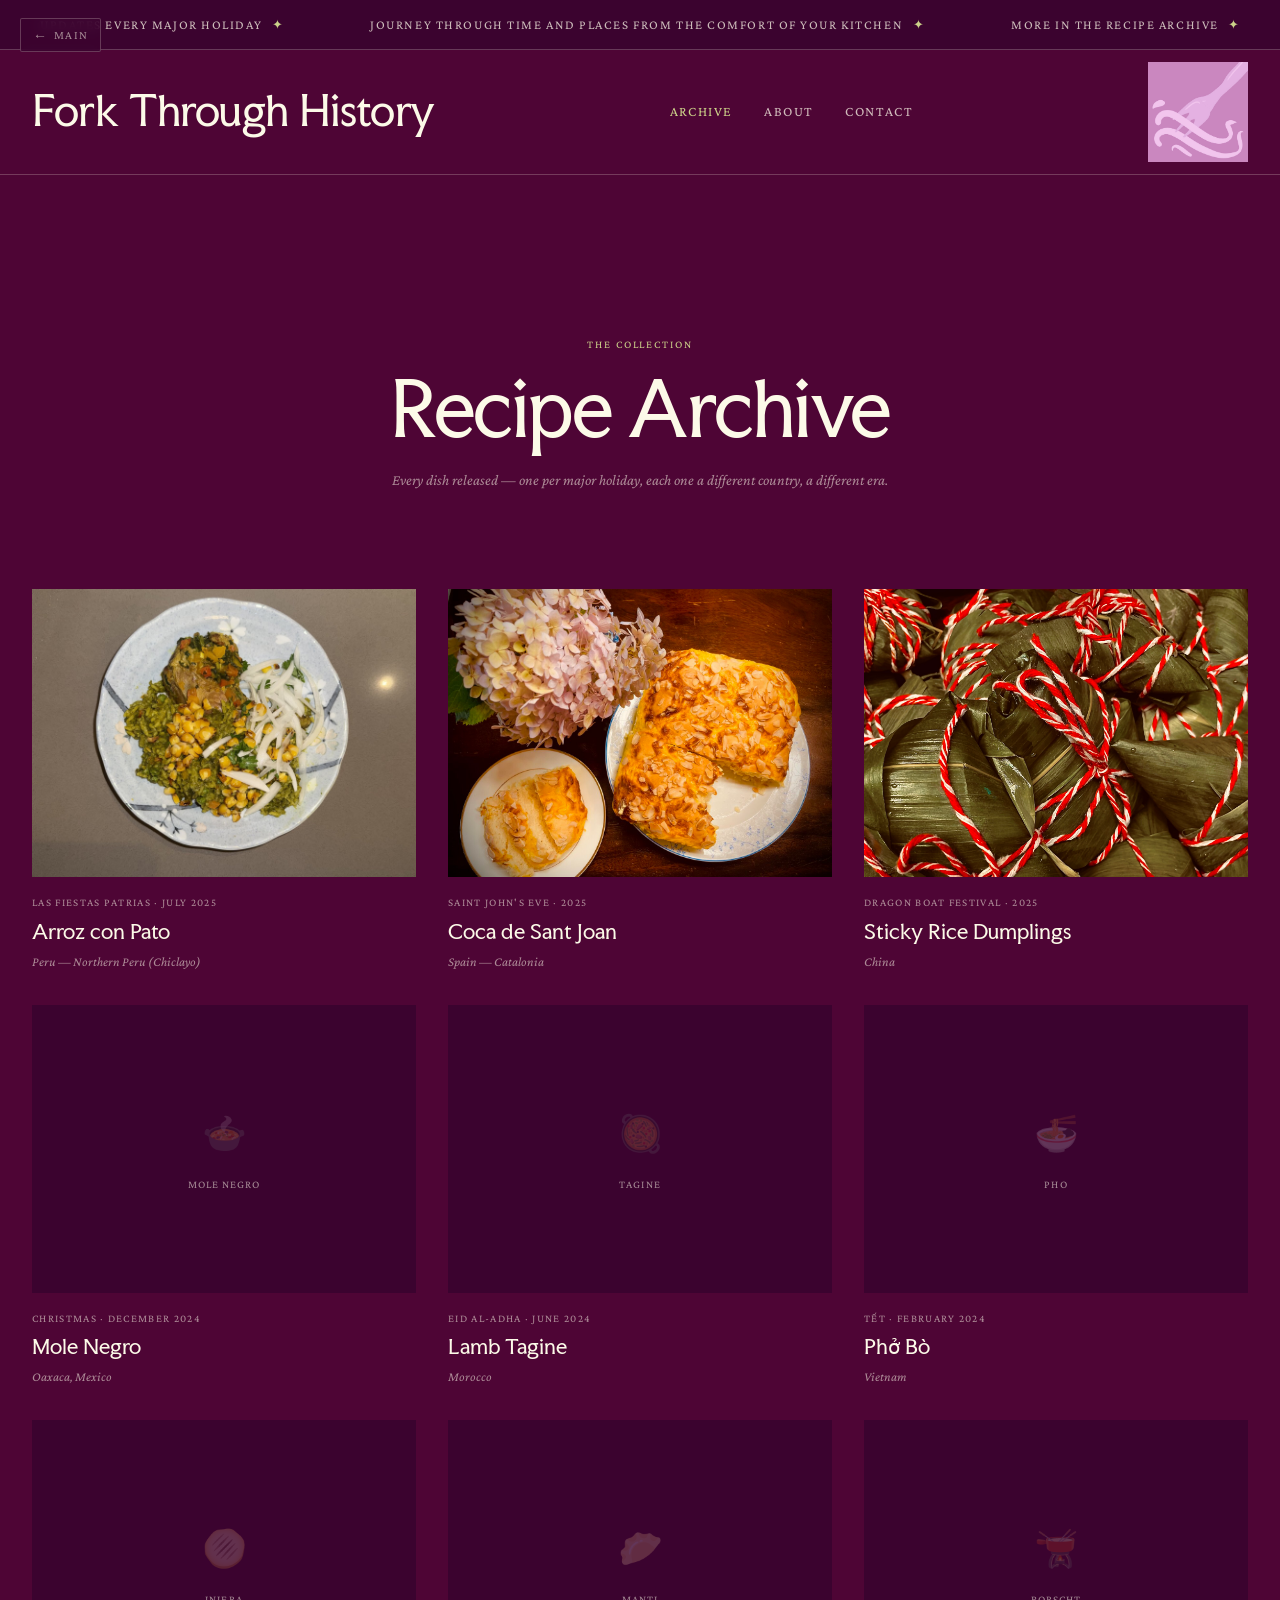
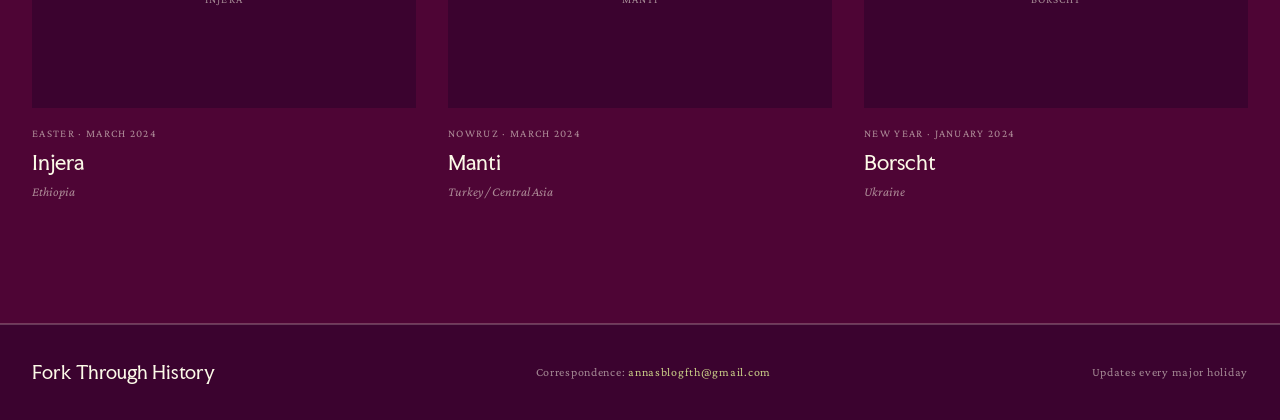
==== commit c068317c: "Add files via upload" ====
--- a/pages/archive.html
+++ b/pages/archive.html
@@ -54,7 +54,21 @@
 <!-- Archive Grid -->
 <div class="archive-grid">
 
-  <!-- Recipe 1: Coca de Sant Joan -->
+  <!-- Recipe 1: Arroz con Pato -->
+  <a href="recipe-arroz-con-pato.html" class="recipe-card" data-nav>
+    <div class="card-img-wrap">
+      <div class="postage-stamp" style="height:100%;">
+        <div class="stamp-img-wrap" style="height:100%;">
+          <img src="../images/arroz-con-pato-hero.jpg" alt="Arroz con Pato — green cilantro rice with braised duck and salsa criolla" style="width:100%; height:100%; object-fit:cover; display:block;">
+        </div>
+      </div>
+    </div>
+    <p class="card-date">Las Fiestas Patrias · July 2025</p>
+    <h3 class="card-title">Arroz con Pato</h3>
+    <p class="card-origin" style="font-style: italic;">Peru — Northern Peru (Chiclayo)</p>
+  </a>
+
+  <!-- Recipe 2: Coca de Sant Joan -->
   <a href="recipe-coca.html" class="recipe-card" data-nav>
     <div class="card-img-wrap">
       <div class="postage-stamp" style="height:100%;">
@@ -68,7 +82,7 @@
     <p class="card-origin" style="font-style: italic;">Spain — Catalonia</p>
   </a>
 
-  <!-- Recipe 2: Zongzi -->
+  <!-- Recipe 3: Zongzi -->
   <a href="recipe-zongzi.html" class="recipe-card" data-nav>
     <div class="card-img-wrap">
       <div class="postage-stamp" style="height:100%;">
@@ -82,7 +96,24 @@
     <p class="card-origin" style="font-style: italic;">China</p>
   </a>
 
-  <!-- Recipe 2 -->
+  <!-- Recipe 4: Mole Negro -->
+  <a href="recipe-mole.html" class="recipe-card" data-nav>
+    <div class="card-img-wrap">
+      <div class="postage-stamp" style="height:100%;">
+        <div class="stamp-img-wrap" style="height:100%;">
+          <div class="img-placeholder">
+            <span class="ph-icon" style="font-size:36px; opacity:0.2;">🍲</span>
+            <span class="ph-label">Mole Negro</span>
+          </div>
+        </div>
+      </div>
+    </div>
+    <p class="card-date">Christmas · December 2024</p>
+    <h3 class="card-title">Mole Negro</h3>
+    <p class="card-origin" style="font-style: italic;">Oaxaca, Mexico</p>
+  </a>
+
+  <!-- Recipe 5 -->
   <a href="#" class="recipe-card">
     <div class="card-img-wrap">
       <div class="postage-stamp" style="height:100%;">
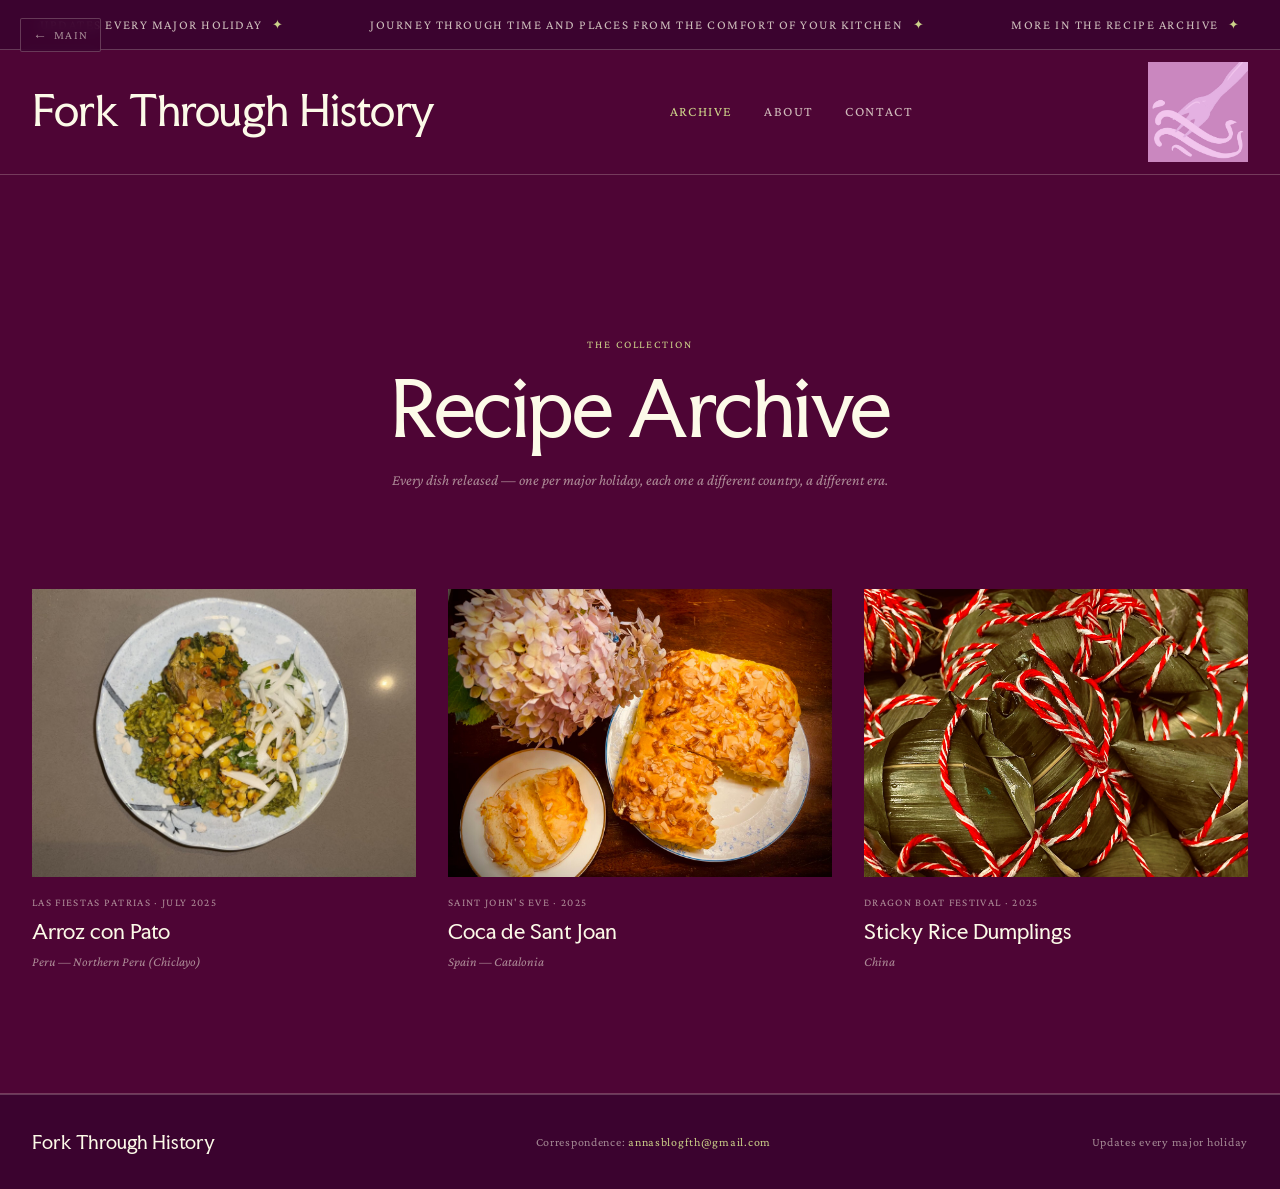
==== commit 2c4b9e99: "Remove several recipe cards from archive.html Removed multiple recipe entries from the archive page." ====
--- a/pages/archive.html
+++ b/pages/archive.html
@@ -96,107 +96,6 @@
     <p class="card-origin" style="font-style: italic;">China</p>
   </a>
 
-  <!-- Recipe 4: Mole Negro -->
-  <a href="recipe-mole.html" class="recipe-card" data-nav>
-    <div class="card-img-wrap">
-      <div class="postage-stamp" style="height:100%;">
-        <div class="stamp-img-wrap" style="height:100%;">
-          <div class="img-placeholder">
-            <span class="ph-icon" style="font-size:36px; opacity:0.2;">🍲</span>
-            <span class="ph-label">Mole Negro</span>
-          </div>
-        </div>
-      </div>
-    </div>
-    <p class="card-date">Christmas · December 2024</p>
-    <h3 class="card-title">Mole Negro</h3>
-    <p class="card-origin" style="font-style: italic;">Oaxaca, Mexico</p>
-  </a>
-
-  <!-- Recipe 5 -->
-  <a href="#" class="recipe-card">
-    <div class="card-img-wrap">
-      <div class="postage-stamp" style="height:100%;">
-        <div class="stamp-img-wrap" style="height:100%;">
-          <div class="img-placeholder">
-            <span class="ph-icon" style="font-size:36px; opacity:0.2;">🥘</span>
-            <span class="ph-label">Tagine</span>
-          </div>
-        </div>
-      </div>
-    </div>
-    <p class="card-date">Eid al-Adha · June 2024</p>
-    <h3 class="card-title">Lamb Tagine</h3>
-    <p class="card-origin" style="font-style: italic;">Morocco</p>
-  </a>
-
-  <!-- Recipe 3 -->
-  <a href="#" class="recipe-card">
-    <div class="card-img-wrap">
-      <div class="postage-stamp" style="height:100%;">
-        <div class="stamp-img-wrap" style="height:100%;">
-          <div class="img-placeholder">
-            <span class="ph-icon" style="font-size:36px; opacity:0.2;">🍜</span>
-            <span class="ph-label">Pho</span>
-          </div>
-        </div>
-      </div>
-    </div>
-    <p class="card-date">Tết · February 2024</p>
-    <h3 class="card-title">Phở Bò</h3>
-    <p class="card-origin" style="font-style: italic;">Vietnam</p>
-  </a>
-
-  <!-- Recipe 4 -->
-  <a href="#" class="recipe-card">
-    <div class="card-img-wrap">
-      <div class="postage-stamp" style="height:100%;">
-        <div class="stamp-img-wrap" style="height:100%;">
-          <div class="img-placeholder">
-            <span class="ph-icon" style="font-size:36px; opacity:0.2;">🫓</span>
-            <span class="ph-label">Injera</span>
-          </div>
-        </div>
-      </div>
-    </div>
-    <p class="card-date">Easter · March 2024</p>
-    <h3 class="card-title">Injera</h3>
-    <p class="card-origin" style="font-style: italic;">Ethiopia</p>
-  </a>
-
-  <!-- Recipe 5 -->
-  <a href="#" class="recipe-card">
-    <div class="card-img-wrap">
-      <div class="postage-stamp" style="height:100%;">
-        <div class="stamp-img-wrap" style="height:100%;">
-          <div class="img-placeholder">
-            <span class="ph-icon" style="font-size:36px; opacity:0.2;">🥟</span>
-            <span class="ph-label">Manti</span>
-          </div>
-        </div>
-      </div>
-    </div>
-    <p class="card-date">Nowruz · March 2024</p>
-    <h3 class="card-title">Manti</h3>
-    <p class="card-origin" style="font-style: italic;">Turkey / Central Asia</p>
-  </a>
-
-  <!-- Recipe 6 -->
-  <a href="#" class="recipe-card">
-    <div class="card-img-wrap">
-      <div class="postage-stamp" style="height:100%;">
-        <div class="stamp-img-wrap" style="height:100%;">
-          <div class="img-placeholder">
-            <span class="ph-icon" style="font-size:36px; opacity:0.2;">🫕</span>
-            <span class="ph-label">Borscht</span>
-          </div>
-        </div>
-      </div>
-    </div>
-    <p class="card-date">New Year · January 2024</p>
-    <h3 class="card-title">Borscht</h3>
-    <p class="card-origin" style="font-style: italic;">Ukraine</p>
-  </a>
 
 </div>
 
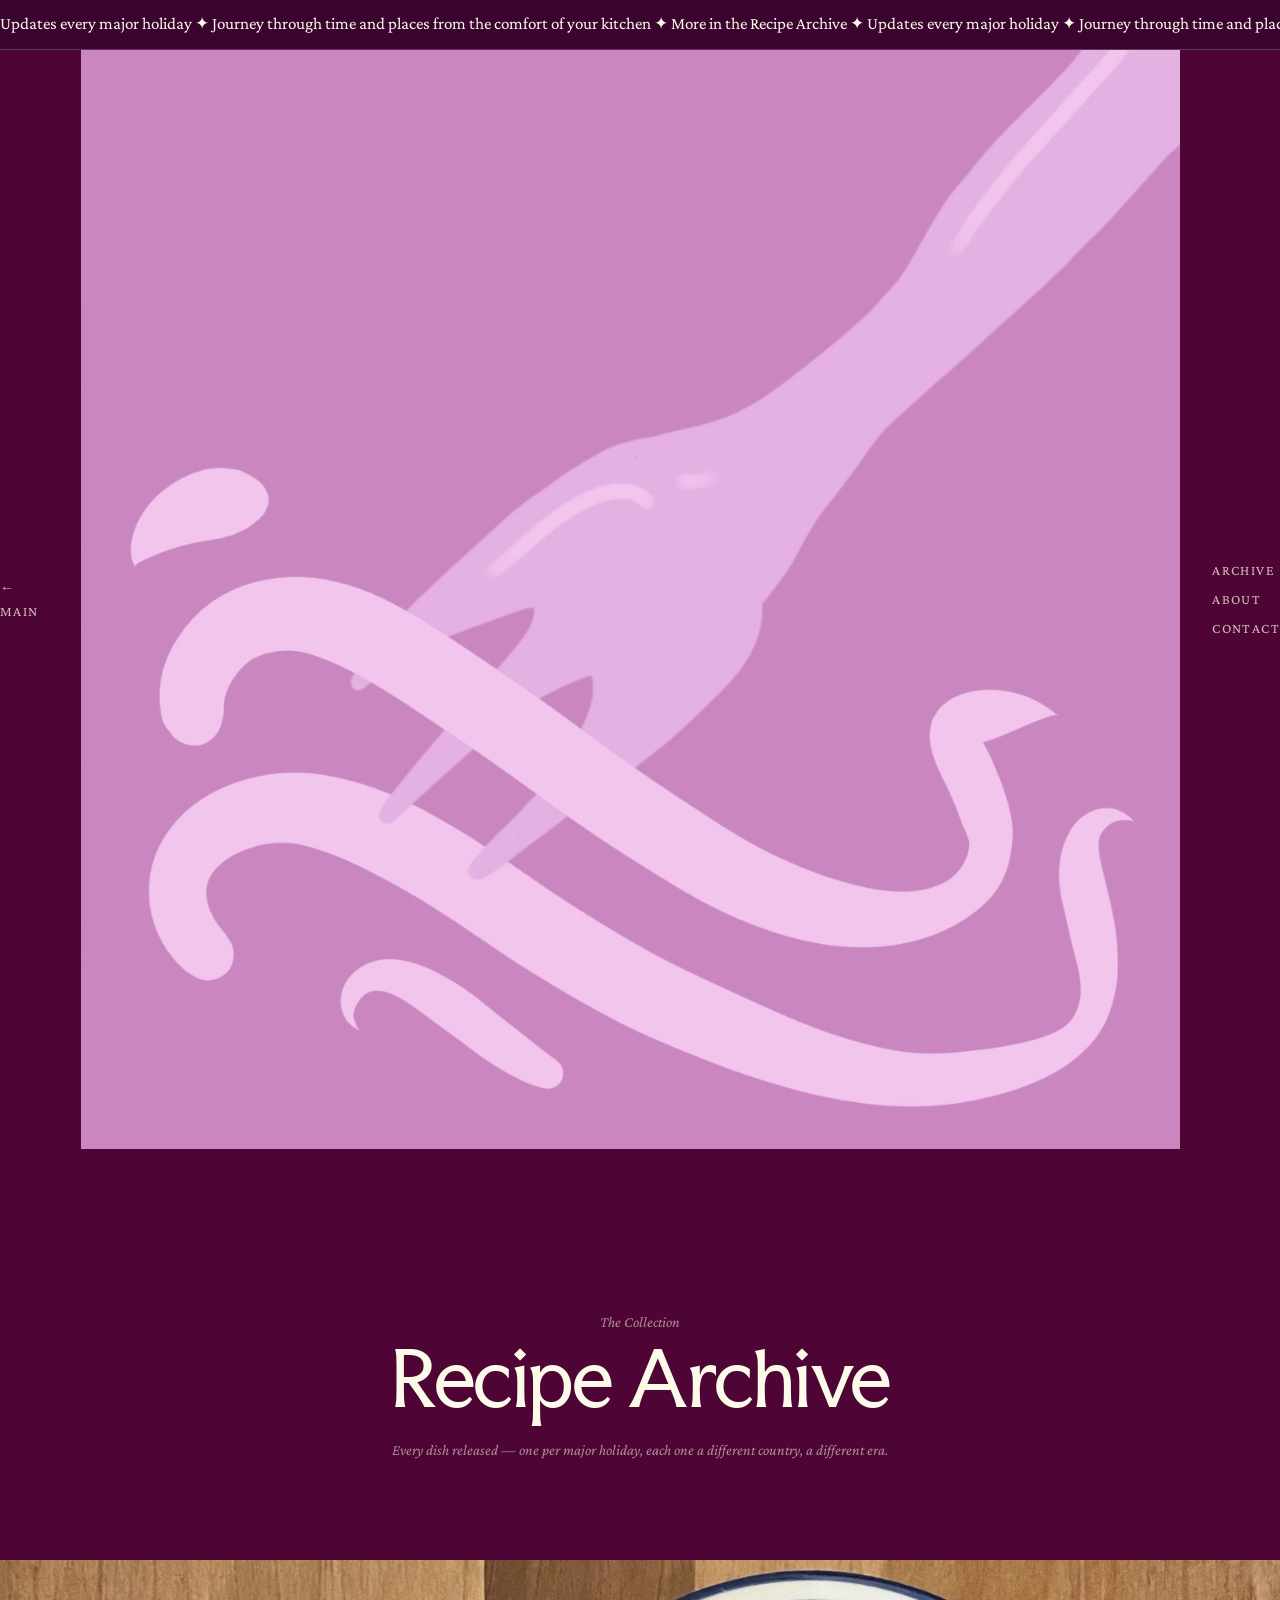
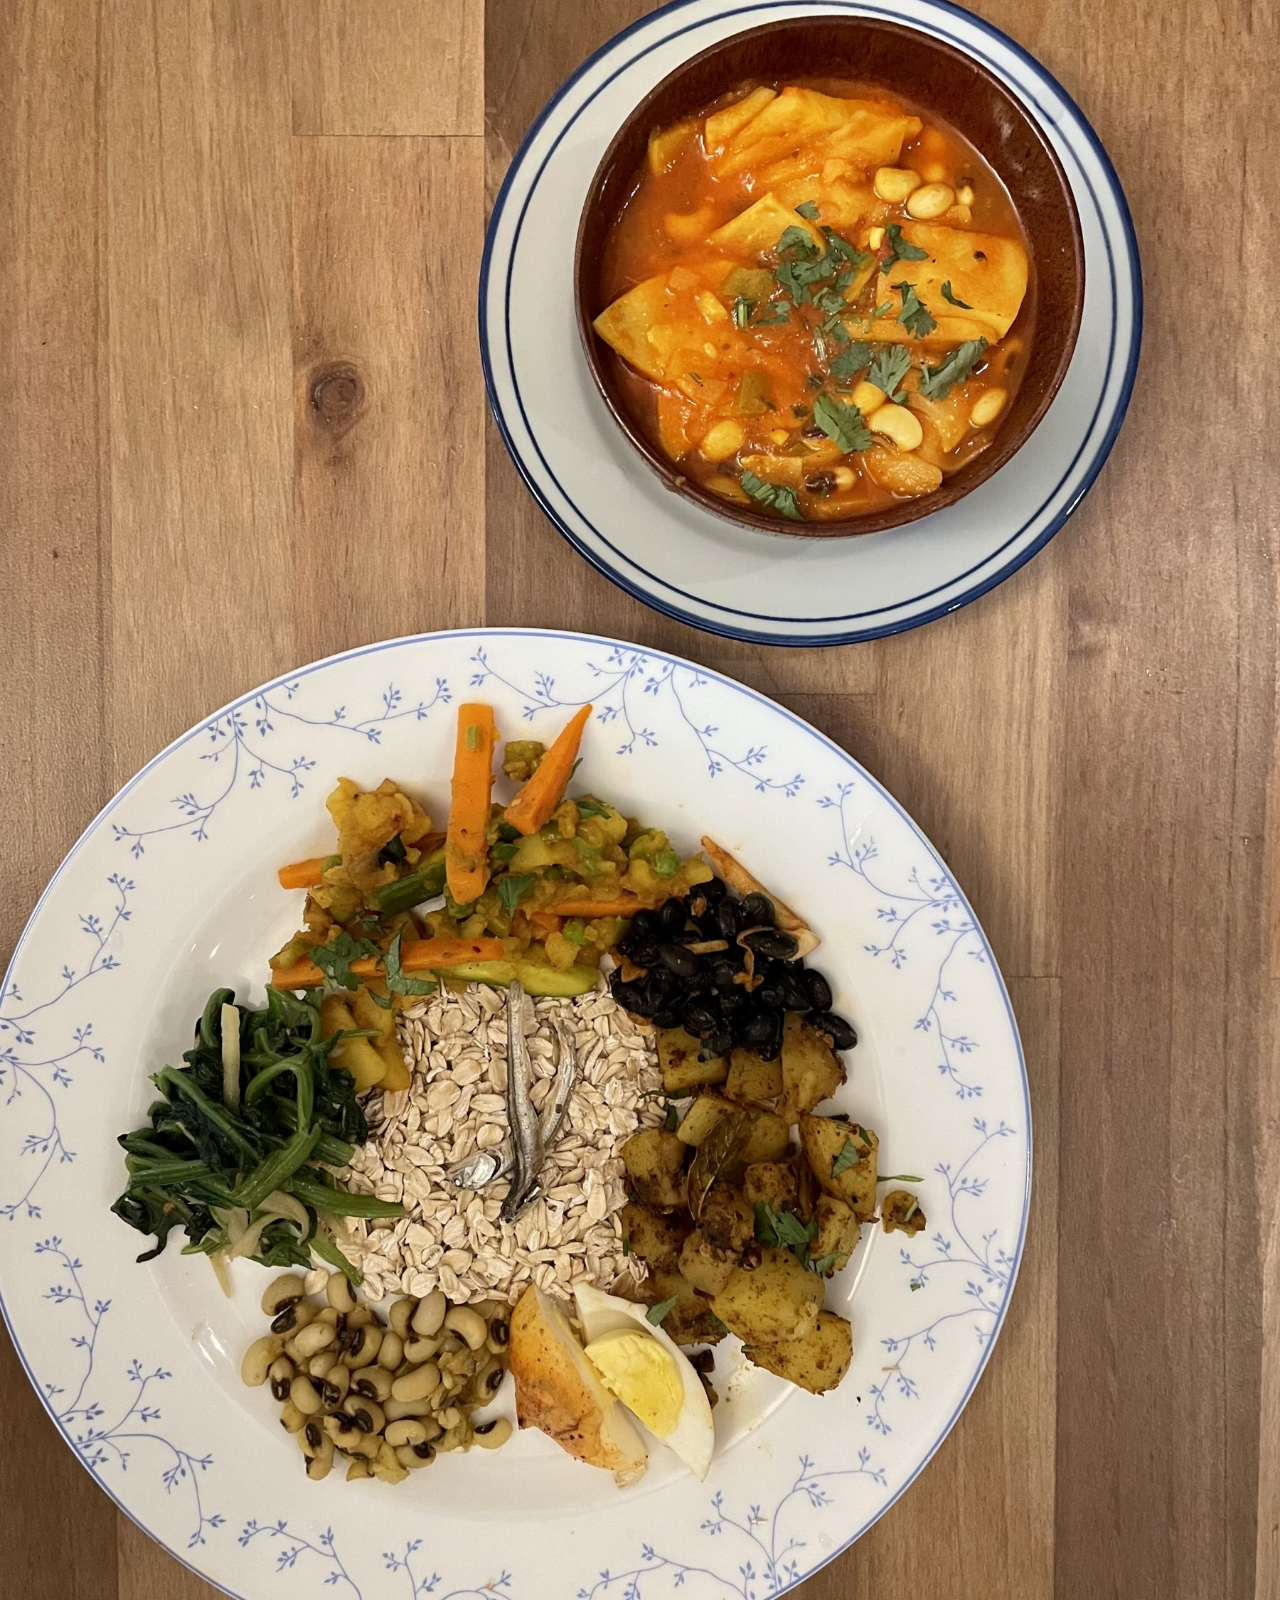
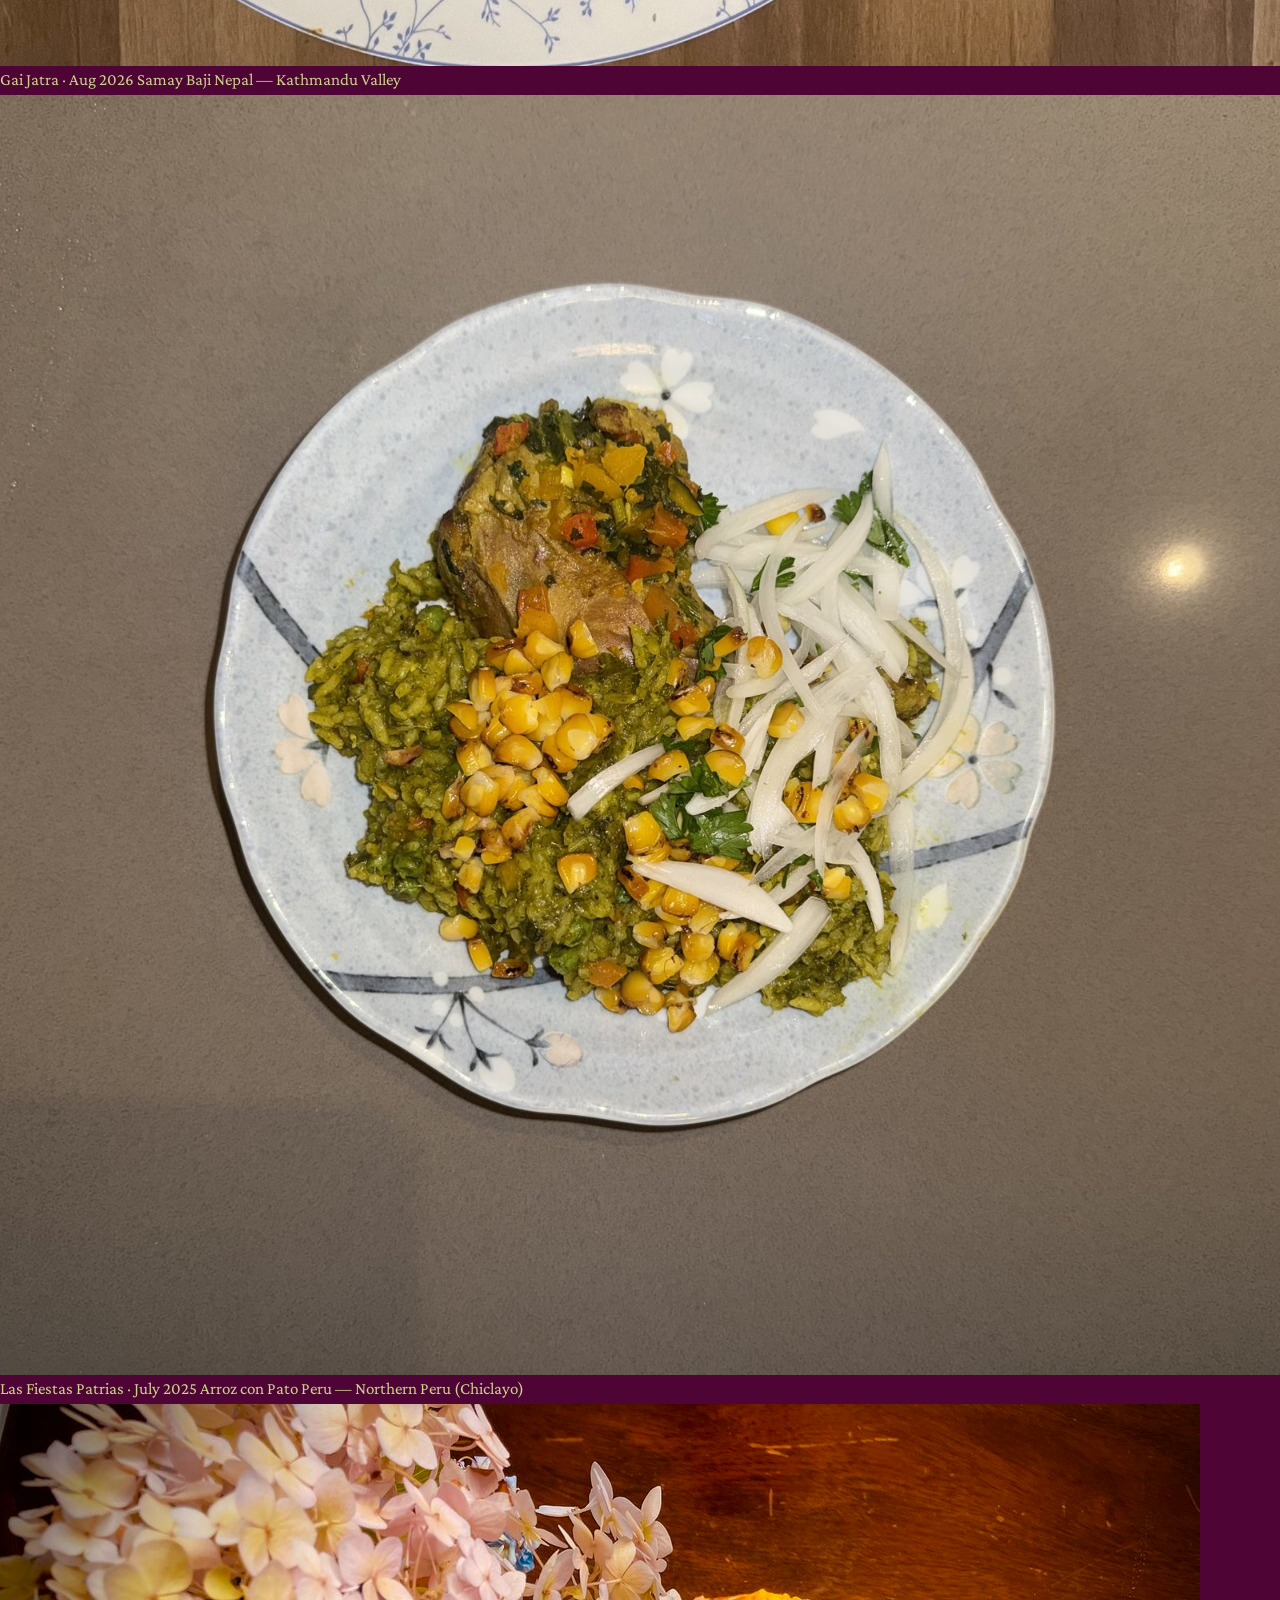
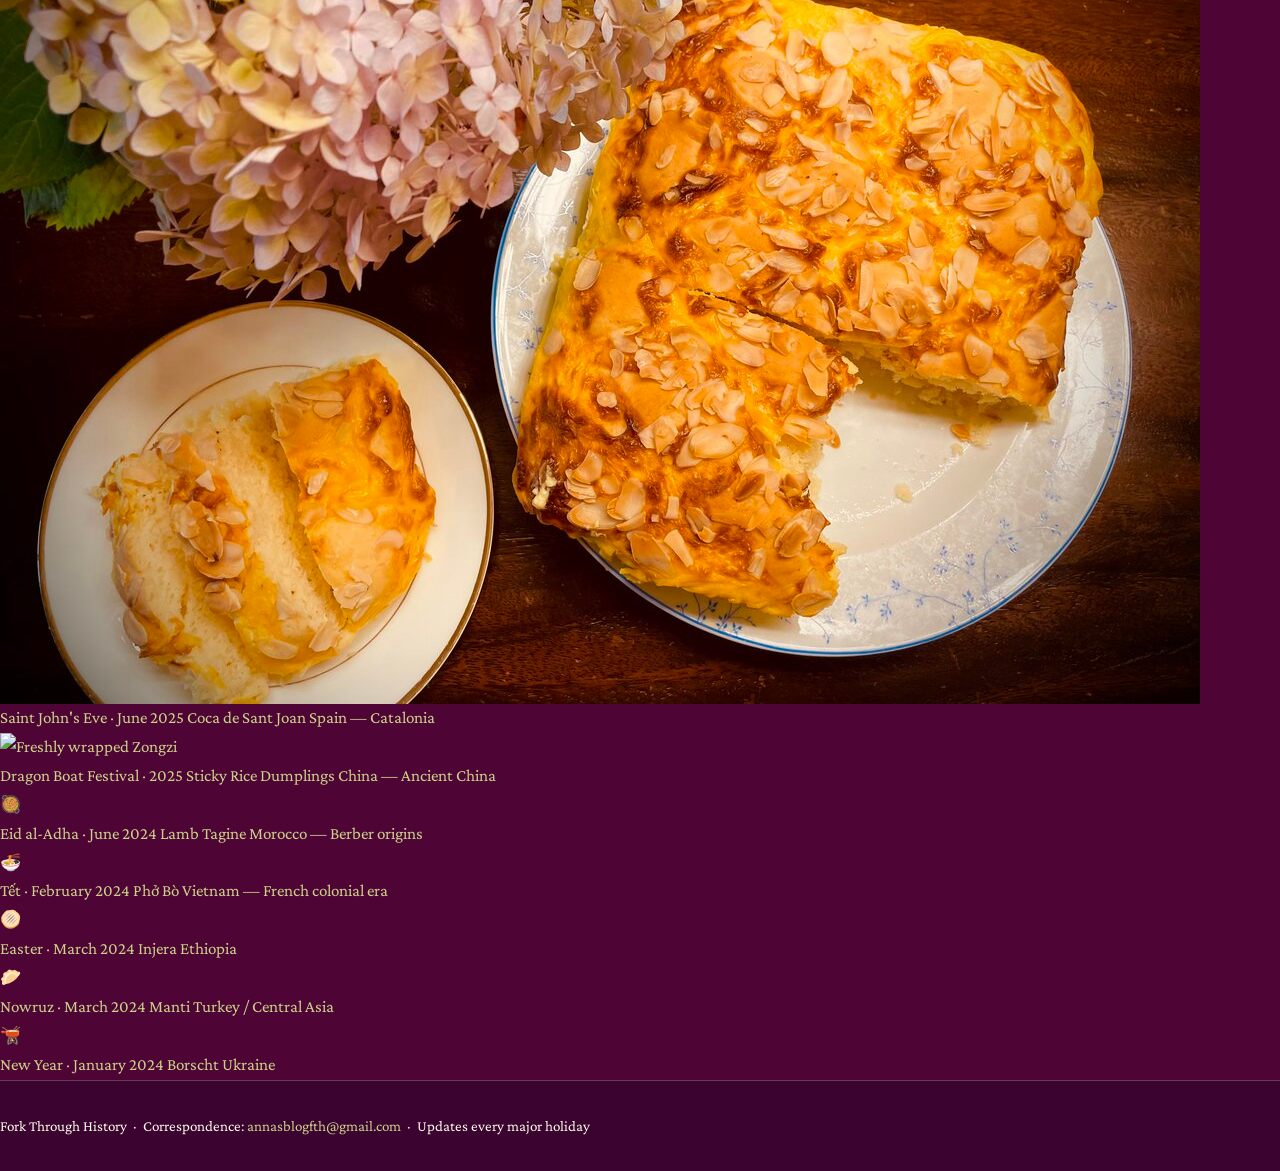
==== commit b378ec59: "Refactor HTML structure and improve semantics" ====
--- a/pages/archive.html
+++ b/pages/archive.html
@@ -1,115 +1,142 @@
 <!DOCTYPE html>
 <html lang="en">
 <head>
-  <meta charset="UTF-8">
-  <meta name="viewport" content="width=device-width, initial-scale=1.0">
+  <meta charset="UTF-8" />
+  <meta name="viewport" content="width=device-width, initial-scale=1.0" />
+  <meta name="description" content="All recipes in the Fork Through History archive." />
   <title>Recipe Archive — Fork Through History</title>
-  <meta name="description" content="All recipes in the Fork Through History archive.">
-  <link rel="icon" type="image/jpeg" href="../images/logo.jpg">
-  <link rel="stylesheet" href="../css/style.css">
+  <link rel="stylesheet" href="../css/style.css" />
 </head>
 <body>
 
-<div id="page-transition" class="page-transition-overlay"></div>
+  <!-- ── Ticker ── -->
+  <div class="ticker-wrap">
+    <div class="ticker-track">
+      Updates every major holiday ✦ Journey through time and places from the comfort of your kitchen ✦ More in the Recipe Archive ✦ Updates every major holiday ✦ Journey through time and places from the comfort of your kitchen ✦ More in the Recipe Archive ✦
+    </div>
+  </div>
 
-<!-- Back to Main -->
-<a href="../index.html" class="back-to-main" data-nav>
-  <span class="arrow">←</span> Main
-</a>
+  <!-- ── Nav ── -->
+  <nav class="site-nav">
+    <a class="nav-back" href="../index.html">← Main</a>
+    <a class="nav-logo" href="../index.html">
+      <img src="../images/logo.jpg" alt="Fork Through History Logo" />
+    </a>
+    <ul class="nav-links">
+      <li><a href="archive.html">Archive</a></li>
+      <li><a href="../index.html#about">About</a></li>
+      <li><a href="mailto:annasblogfth@gmail.com">Contact</a></li>
+    </ul>
+  </nav>
 
-<!-- Ticker Strip -->
-<div class="ticker-wrap">
-  <div class="ticker-inner">
-    <span class="ticker-item">Updates every major holiday <span class="dot">✦</span></span>
-    <span class="ticker-item">Journey through time and places from the comfort of your kitchen <span class="dot">✦</span></span>
-    <span class="ticker-item">More in the Recipe Archive <span class="dot">✦</span></span>
-    <span class="ticker-item">Updates every major holiday <span class="dot">✦</span></span>
-    <span class="ticker-item">Journey through time and places from the comfort of your kitchen <span class="dot">✦</span></span>
-    <span class="ticker-item">More in the Recipe Archive <span class="dot">✦</span></span>
-  </div>
-</div>
+  <!-- ── Archive header ── -->
+  <section class="archive-header">
+    <p class="home-eyebrow">The Collection</p>
+    <h1>Recipe Archive</h1>
+    <p class="archive-subtitle">Every dish released — one per major holiday, each one a different country, a different era.</p>
+  </section>
 
-<!-- Site Header -->
-<header class="site-header">
-  <div class="site-title">
-    <a href="../index.html" data-nav>Fork Through History</a>
-  </div>
-  <nav class="site-nav">
-    <a href="archive.html" data-nav style="color: var(--accent);">Archive</a>
-    <a href="../index.html#about" data-nav>About</a>
-    <a href="mailto:annasblogfth@gmail.com">Contact</a>
-  </nav>
-  <img src="../images/logo.jpg" alt="Fork Through History Logo" class="site-logo" onerror="this.style.display='none'">
-</header>
+  <!-- ── Archive grid ── -->
+  <section class="archive-grid-section">
 
-<hr class="divider">
+    <a class="archive-card" href="recipe-samay-baji.html">
+      <div class="archive-card-img-wrap">
+        <img src="../images/samay-baji-hero.jpg" alt="Samay Baji platter with achar, aalu, bodi, saag, and bhatmas, next to a bowl of chho" />
+      </div>
+      <div class="archive-card-body">
+        <span class="archive-card-occasion">Gai Jatra · Aug 2026</span>
+        <span class="archive-card-name">Samay Baji</span>
+        <span class="archive-card-origin">Nepal — Kathmandu Valley</span>
+      </div>
+    </a>
 
-<!-- Archive Header -->
-<div class="archive-header">
-  <span class="eyebrow" style="font-size: 11px; letter-spacing: 0.18em; text-transform: uppercase; color: var(--accent); display: block; margin-bottom: 12px;">The Collection</span>
-  <h1>Recipe Archive</h1>
-  <p>Every dish released — one per major holiday, each one a different country, a different era.</p>
-</div>
+    <a class="archive-card" href="recipe-arroz-con-pato.html">
+      <div class="archive-card-img-wrap">
+        <img src="../images/arroz-con-pato-hero.jpg" alt="Arroz con Pato — green cilantro rice with braised duck and salsa criolla" />
+      </div>
+      <div class="archive-card-body">
+        <span class="archive-card-occasion">Las Fiestas Patrias · July 2025</span>
+        <span class="archive-card-name">Arroz con Pato</span>
+        <span class="archive-card-origin">Peru — Northern Peru (Chiclayo)</span>
+      </div>
+    </a>
 
-<!-- Archive Grid -->
-<div class="archive-grid">
+    <a class="archive-card" href="recipe-coca.html">
+      <div class="archive-card-img-wrap">
+        <img src="../images/coca-hero.jpg" alt="Coca de Sant Joan with caramelised pastry cream and toasted almonds" />
+      </div>
+      <div class="archive-card-body">
+        <span class="archive-card-occasion">Saint John's Eve · June 2025</span>
+        <span class="archive-card-name">Coca de Sant Joan</span>
+        <span class="archive-card-origin">Spain — Catalonia</span>
+      </div>
+    </a>
 
-  <!-- Recipe 1: Arroz con Pato -->
-  <a href="recipe-arroz-con-pato.html" class="recipe-card" data-nav>
-    <div class="card-img-wrap">
-      <div class="postage-stamp" style="height:100%;">
-        <div class="stamp-img-wrap" style="height:100%;">
-          <img src="../images/arroz-con-pato-hero.jpg" alt="Arroz con Pato — green cilantro rice with braised duck and salsa criolla" style="width:100%; height:100%; object-fit:cover; display:block;">
-        </div>
+    <a class="archive-card" href="recipe-zongzi.html">
+      <div class="archive-card-img-wrap">
+        <img src="../images/zongzi-hero.jpg" alt="Freshly wrapped Zongzi" />
       </div>
-    </div>
-    <p class="card-date">Las Fiestas Patrias · July 2025</p>
-    <h3 class="card-title">Arroz con Pato</h3>
-    <p class="card-origin" style="font-style: italic;">Peru — Northern Peru (Chiclayo)</p>
-  </a>
+      <div class="archive-card-body">
+        <span class="archive-card-occasion">Dragon Boat Festival · 2025</span>
+        <span class="archive-card-name">Sticky Rice Dumplings</span>
+        <span class="archive-card-origin">China — Ancient China</span>
+      </div>
+    </a>
 
-  <!-- Recipe 2: Coca de Sant Joan -->
-  <a href="recipe-coca.html" class="recipe-card" data-nav>
-    <div class="card-img-wrap">
-      <div class="postage-stamp" style="height:100%;">
-        <div class="stamp-img-wrap" style="height:100%;">
-          <img src="../images/coca-hero.jpg" alt="Coca de Sant Joan with caramelised pastry cream and toasted almonds" style="width:100%; height:100%; object-fit:cover; display:block;">
-        </div>
+    <a class="archive-card archive-card--placeholder" href="#">
+      <div class="archive-card-img-wrap archive-card-img-placeholder">🥘</div>
+      <div class="archive-card-body">
+        <span class="archive-card-occasion">Eid al-Adha · June 2024</span>
+        <span class="archive-card-name">Lamb Tagine</span>
+        <span class="archive-card-origin">Morocco — Berber origins</span>
       </div>
-    </div>
-    <p class="card-date">Saint John's Eve · 2025</p>
-    <h3 class="card-title">Coca de Sant Joan</h3>
-    <p class="card-origin" style="font-style: italic;">Spain — Catalonia</p>
-  </a>
+    </a>
 
-  <!-- Recipe 3: Zongzi -->
-  <a href="recipe-zongzi.html" class="recipe-card" data-nav>
-    <div class="card-img-wrap">
-      <div class="postage-stamp" style="height:100%;">
-        <div class="stamp-img-wrap" style="height:100%;">
-          <img src="../images/zongzi-wrapped.jpg" alt="Freshly wrapped Zongzi" style="width:100%; height:100%; object-fit:cover; display:block;">
-        </div>
+    <a class="archive-card archive-card--placeholder" href="#">
+      <div class="archive-card-img-wrap archive-card-img-placeholder">🍜</div>
+      <div class="archive-card-body">
+        <span class="archive-card-occasion">Tết · February 2024</span>
+        <span class="archive-card-name">Phở Bò</span>
+        <span class="archive-card-origin">Vietnam — French colonial era</span>
       </div>
-    </div>
-    <p class="card-date">Dragon Boat Festival · 2025</p>
-    <h3 class="card-title">Sticky Rice Dumplings</h3>
-    <p class="card-origin" style="font-style: italic;">China</p>
-  </a>
+    </a>
 
+    <a class="archive-card archive-card--placeholder" href="#">
+      <div class="archive-card-img-wrap archive-card-img-placeholder">🫓</div>
+      <div class="archive-card-body">
+        <span class="archive-card-occasion">Easter · March 2024</span>
+        <span class="archive-card-name">Injera</span>
+        <span class="archive-card-origin">Ethiopia</span>
+      </div>
+    </a>
 
-</div>
+    <a class="archive-card archive-card--placeholder" href="#">
+      <div class="archive-card-img-wrap archive-card-img-placeholder">🥟</div>
+      <div class="archive-card-body">
+        <span class="archive-card-occasion">Nowruz · March 2024</span>
+        <span class="archive-card-name">Manti</span>
+        <span class="archive-card-origin">Turkey / Central Asia</span>
+      </div>
+    </a>
 
-<hr class="divider">
+    <a class="archive-card archive-card--placeholder" href="#">
+      <div class="archive-card-img-wrap archive-card-img-placeholder">🫕</div>
+      <div class="archive-card-body">
+        <span class="archive-card-occasion">New Year · January 2024</span>
+        <span class="archive-card-name">Borscht</span>
+        <span class="archive-card-origin">Ukraine</span>
+      </div>
+    </a>
 
-<!-- Footer -->
-<footer class="site-footer">
-  <div class="footer-inner">
-    <span class="footer-brand">Fork Through History</span>
-    <span class="footer-note">Correspondence: <a href="mailto:annasblogfth@gmail.com">annasblogfth@gmail.com</a></span>
-    <span class="footer-note">Updates every major holiday</span>
-  </div>
-</footer>
+  </section>
 
-<script src="../js/main.js"></script>
+  <!-- ── Footer ── -->
+  <footer class="site-footer">
+    <p>Fork Through History &nbsp;·&nbsp; Correspondence: <a href="mailto:annasblogfth@gmail.com">annasblogfth@gmail.com</a> &nbsp;·&nbsp; Updates every major holiday</p>
+  </footer>
+
+  <script src="../js/main.js"></script>
+  <script src="../js/components.js"></script>
+
 </body>
 </html>
